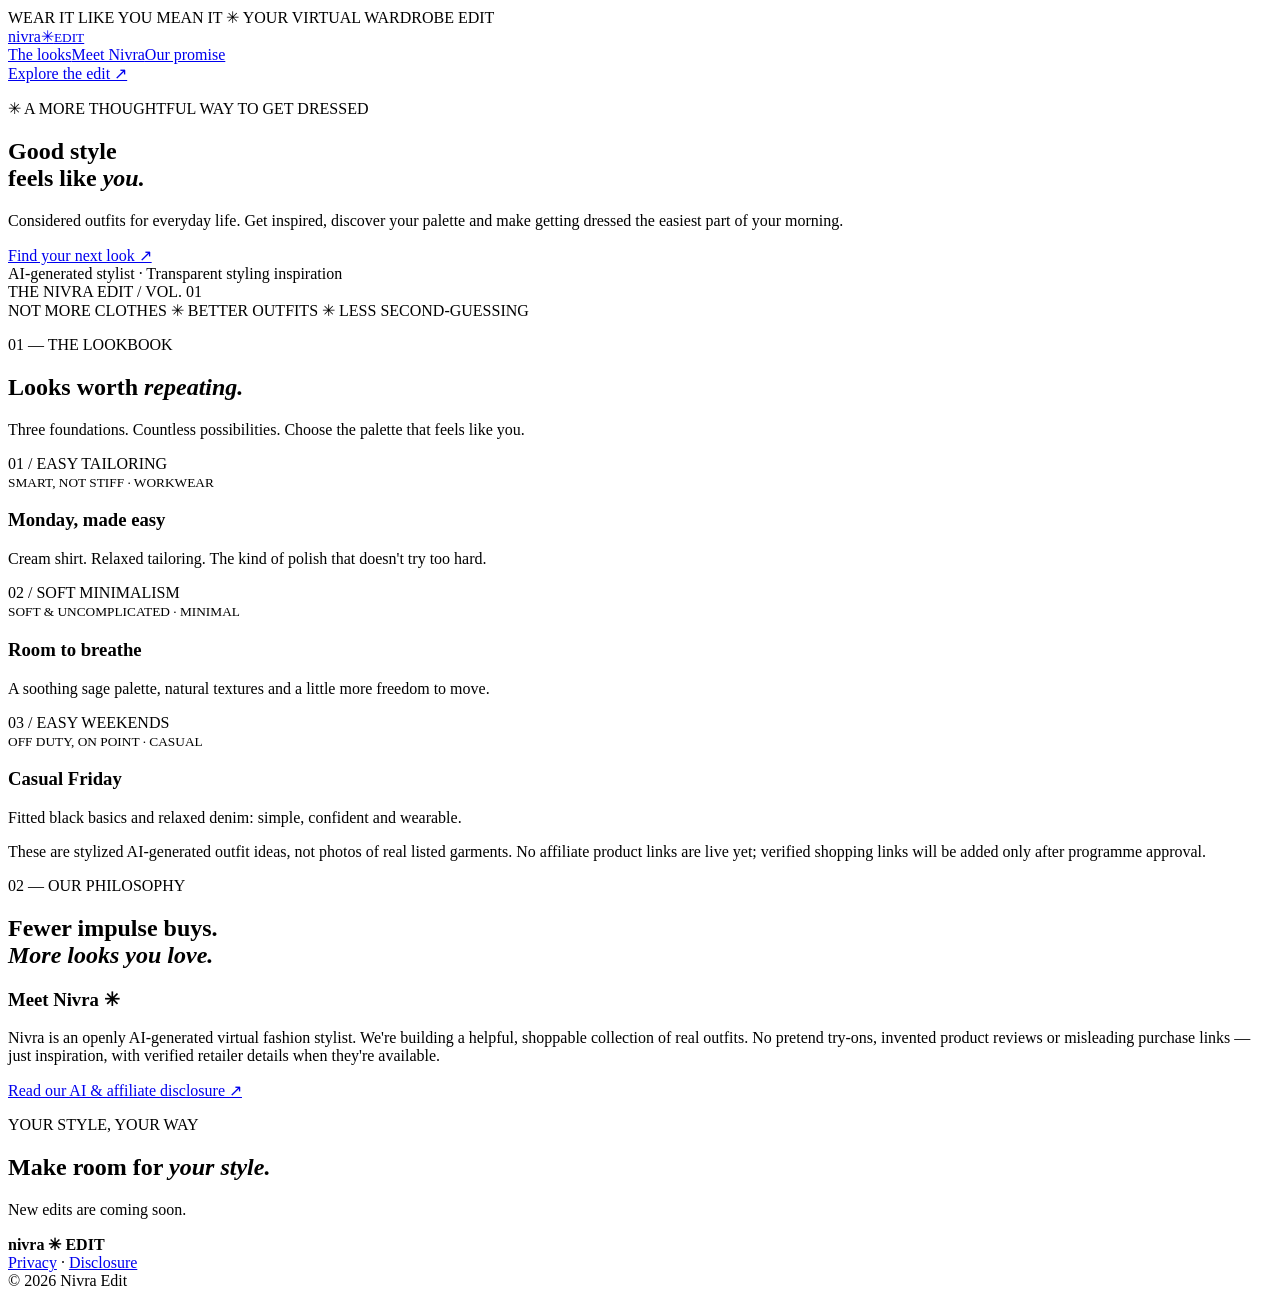
==== index.html @ bbb47619 "Add Nivra Edit website: index.html" ====
<!doctype html><html lang="en"><head><meta charset="utf-8"><meta name="viewport" content="width=device-width,initial-scale=1"><title>Nivra Edit — Everyday style, thoughtfully curated</title><meta name="description" content="A virtual AI fashion stylist: smart, wearable outfit inspiration without the noise."><link rel="stylesheet" href="/style.css"></head><body><div class="notice">WEAR IT LIKE YOU MEAN IT ✳ YOUR VIRTUAL WARDROBE EDIT</div><header><a class="brand" href="/">nivra<span>✳</span><small>EDIT</small></a><nav><a href="#looks">The looks</a><a href="#about">Meet Nivra</a><a href="/disclosure.html">Our promise</a></nav><a class="navcta" href="#looks">Explore the edit ↗</a></header><main><section class="hero"><div><p class="eyebrow">✳ A MORE THOUGHTFUL WAY TO GET DRESSED</p><h1>Good style<br>feels like <em>you.</em></h1><p>Considered outfits for everyday life. Get inspired, discover your palette and make getting dressed the easiest part of your morning.</p><a class="btn" href="#looks">Find your next look ↗</a><div class="fine">AI-generated stylist · Transparent styling inspiration</div></div><div class="art"><div class="figure first"><div class="head"></div><div class="body"></div><div class="bottom"></div></div><div class="figure second"><div class="head"></div><div class="body"></div><div class="bottom"></div></div><div class="figure third"><div class="head"></div><div class="body"></div><div class="bottom"></div></div><span class="artlabel">THE NIVRA EDIT / VOL. 01</span></div></section><section class="ticker">NOT MORE CLOTHES ✳ BETTER OUTFITS ✳ LESS SECOND-GUESSING</section><section id="looks" class="looks"><p class="eyebrow">01 — THE LOOKBOOK</p><h2>Looks worth <em>repeating.</em></h2><p>Three foundations. Countless possibilities. Choose the palette that feels like you.</p><div class="cards"><article><div class="swatch sw1"><span>01 / EASY TAILORING</span><div class="outfit top"></div><div class="outfit pant"></div></div><small>SMART, NOT STIFF · WORKWEAR</small><h3>Monday, made easy</h3><p>Cream shirt. Relaxed tailoring. The kind of polish that doesn't try too hard.</p></article><article><div class="swatch sw2"><span>02 / SOFT MINIMALISM</span><div class="outfit top"></div><div class="outfit pant"></div></div><small>SOFT & UNCOMPLICATED · MINIMAL</small><h3>Room to breathe</h3><p>A soothing sage palette, natural textures and a little more freedom to move.</p></article><article><div class="swatch sw3"><span>03 / EASY WEEKENDS</span><div class="outfit top"></div><div class="outfit pant"></div></div><small>OFF DUTY, ON POINT · CASUAL</small><h3>Casual Friday</h3><p>Fitted black basics and relaxed denim: simple, confident and wearable.</p></article></div><div class="disclosure">These are stylized AI-generated outfit ideas, not photos of real listed garments. No affiliate product links are live yet; verified shopping links will be added only after programme approval.</div></section><section id="about" class="about"><div><p class="eyebrow">02 — OUR PHILOSOPHY</p><h2>Fewer impulse buys.<br><em>More looks you love.</em></h2></div><div><h3>Meet Nivra ✳</h3><p>Nivra is an openly AI-generated virtual fashion stylist. We're building a helpful, shoppable collection of real outfits. No pretend try-ons, invented product reviews or misleading purchase links — just inspiration, with verified retailer details when they're available.</p><a href="/disclosure.html">Read our AI & affiliate disclosure ↗</a></div></section><section class="end"><p class="eyebrow">YOUR STYLE, YOUR WAY</p><h2>Make room for <em>your style.</em></h2><p>New edits are coming soon.</p></section></main><footer><b>nivra ✳ EDIT</b><div><a href="/privacy.html">Privacy</a> · <a href="/disclosure.html">Disclosure</a></div><span>© 2026 Nivra Edit</span></footer></body></html>
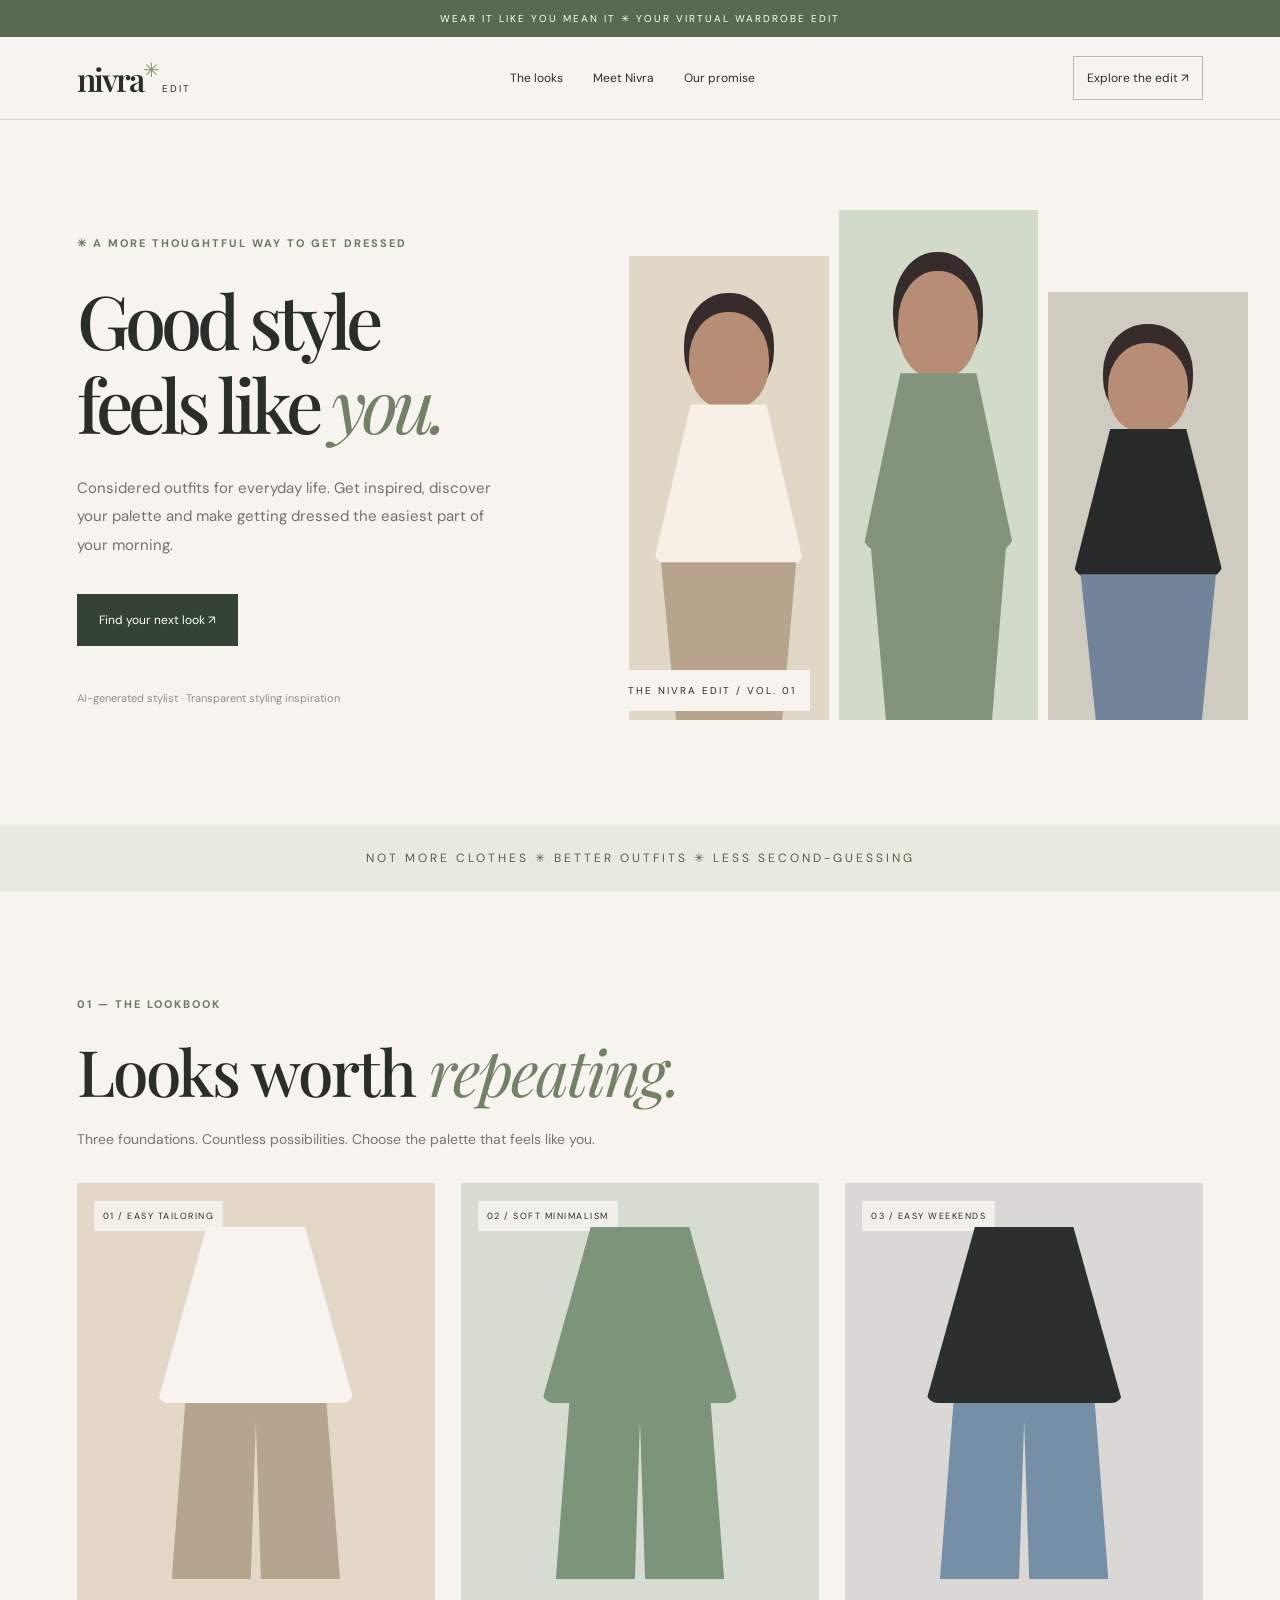
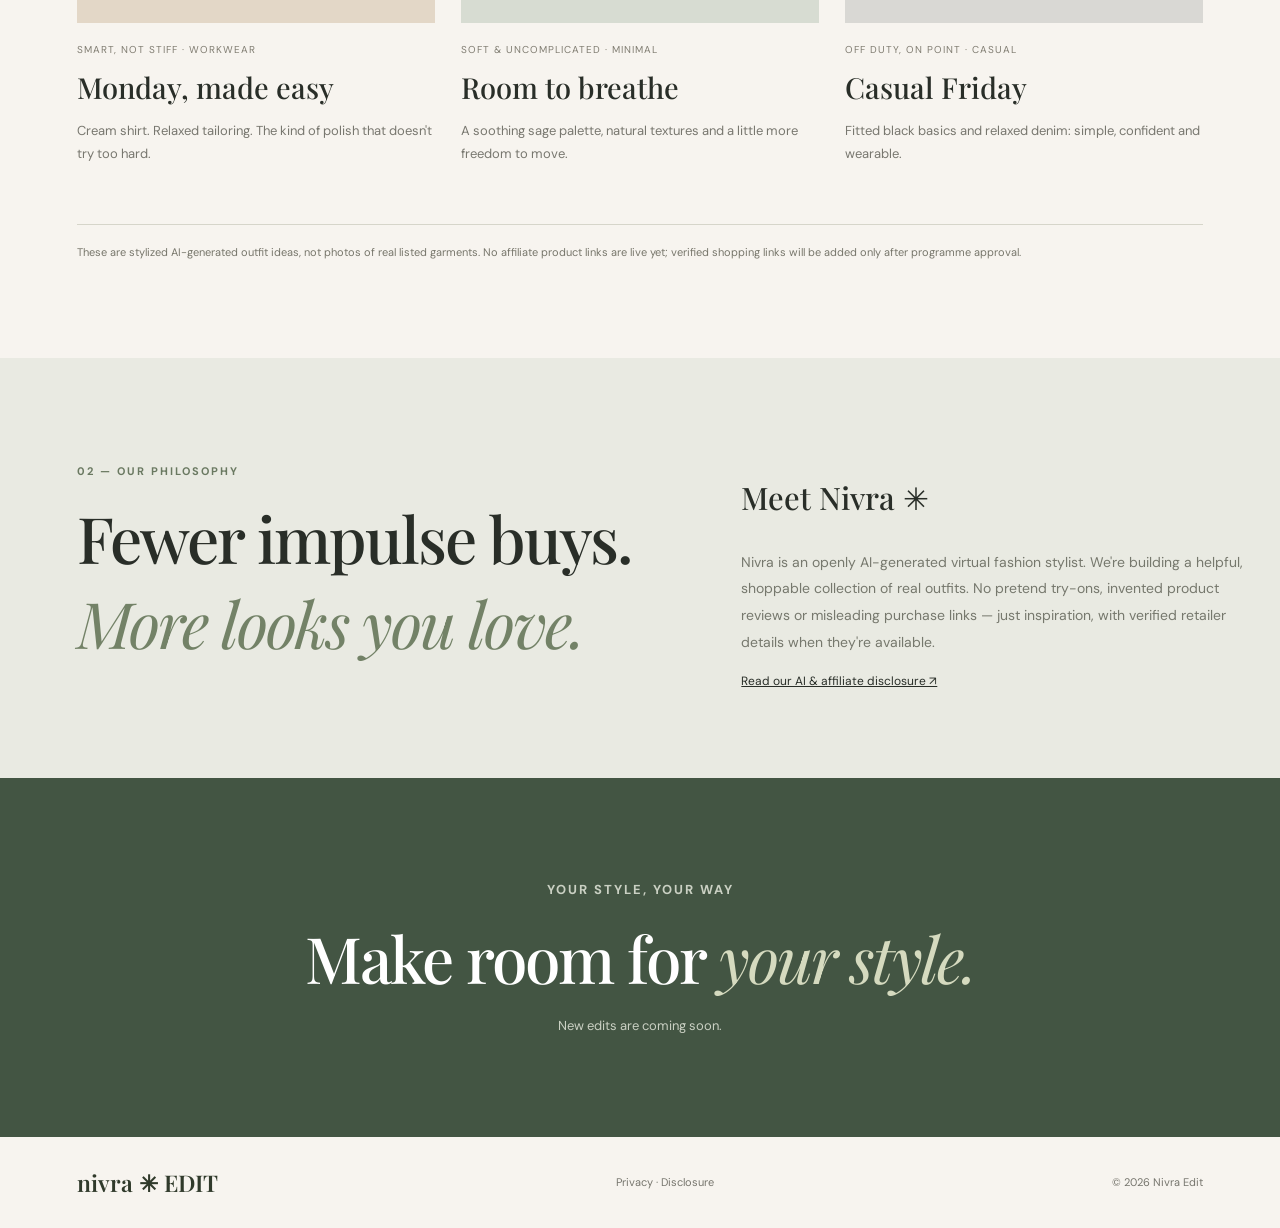
==== commit cfd5b863: "Verify Nivra Edit Netlify domain for Pinterest Business" ====
--- a/index.html
+++ b/index.html
@@ -1 +1 @@
-<!doctype html><html lang="en"><head><meta charset="utf-8"><meta name="viewport" content="width=device-width,initial-scale=1"><title>Nivra Edit — Everyday style, thoughtfully curated</title><meta name="description" content="A virtual AI fashion stylist: smart, wearable outfit inspiration without the noise."><link rel="stylesheet" href="/style.css"></head><body><div class="notice">WEAR IT LIKE YOU MEAN IT ✳ YOUR VIRTUAL WARDROBE EDIT</div><header><a class="brand" href="/">nivra<span>✳</span><small>EDIT</small></a><nav><a href="#looks">The looks</a><a href="#about">Meet Nivra</a><a href="/disclosure.html">Our promise</a></nav><a class="navcta" href="#looks">Explore the edit ↗</a></header><main><section class="hero"><div><p class="eyebrow">✳ A MORE THOUGHTFUL WAY TO GET DRESSED</p><h1>Good style<br>feels like <em>you.</em></h1><p>Considered outfits for everyday life. Get inspired, discover your palette and make getting dressed the easiest part of your morning.</p><a class="btn" href="#looks">Find your next look ↗</a><div class="fine">AI-generated stylist · Transparent styling inspiration</div></div><div class="art"><div class="figure first"><div class="head"></div><div class="body"></div><div class="bottom"></div></div><div class="figure second"><div class="head"></div><div class="body"></div><div class="bottom"></div></div><div class="figure third"><div class="head"></div><div class="body"></div><div class="bottom"></div></div><span class="artlabel">THE NIVRA EDIT / VOL. 01</span></div></section><section class="ticker">NOT MORE CLOTHES ✳ BETTER OUTFITS ✳ LESS SECOND-GUESSING</section><section id="looks" class="looks"><p class="eyebrow">01 — THE LOOKBOOK</p><h2>Looks worth <em>repeating.</em></h2><p>Three foundations. Countless possibilities. Choose the palette that feels like you.</p><div class="cards"><article><div class="swatch sw1"><span>01 / EASY TAILORING</span><div class="outfit top"></div><div class="outfit pant"></div></div><small>SMART, NOT STIFF · WORKWEAR</small><h3>Monday, made easy</h3><p>Cream shirt. Relaxed tailoring. The kind of polish that doesn't try too hard.</p></article><article><div class="swatch sw2"><span>02 / SOFT MINIMALISM</span><div class="outfit top"></div><div class="outfit pant"></div></div><small>SOFT & UNCOMPLICATED · MINIMAL</small><h3>Room to breathe</h3><p>A soothing sage palette, natural textures and a little more freedom to move.</p></article><article><div class="swatch sw3"><span>03 / EASY WEEKENDS</span><div class="outfit top"></div><div class="outfit pant"></div></div><small>OFF DUTY, ON POINT · CASUAL</small><h3>Casual Friday</h3><p>Fitted black basics and relaxed denim: simple, confident and wearable.</p></article></div><div class="disclosure">These are stylized AI-generated outfit ideas, not photos of real listed garments. No affiliate product links are live yet; verified shopping links will be added only after programme approval.</div></section><section id="about" class="about"><div><p class="eyebrow">02 — OUR PHILOSOPHY</p><h2>Fewer impulse buys.<br><em>More looks you love.</em></h2></div><div><h3>Meet Nivra ✳</h3><p>Nivra is an openly AI-generated virtual fashion stylist. We're building a helpful, shoppable collection of real outfits. No pretend try-ons, invented product reviews or misleading purchase links — just inspiration, with verified retailer details when they're available.</p><a href="/disclosure.html">Read our AI & affiliate disclosure ↗</a></div></section><section class="end"><p class="eyebrow">YOUR STYLE, YOUR WAY</p><h2>Make room for <em>your style.</em></h2><p>New edits are coming soon.</p></section></main><footer><b>nivra ✳ EDIT</b><div><a href="/privacy.html">Privacy</a> · <a href="/disclosure.html">Disclosure</a></div><span>© 2026 Nivra Edit</span></footer></body></html>+<!doctype html><html lang="en"><head><meta name="p:domain_verify" content="6fc7083bffe59a940cb28cd3b768d891"><meta charset="utf-8"><meta name="viewport" content="width=device-width,initial-scale=1"><title>Nivra Edit — Everyday style, thoughtfully curated</title><meta name="description" content="A virtual AI fashion stylist: smart, wearable outfit inspiration without the noise."><link rel="stylesheet" href="/style.css"></head><body><div class="notice">WEAR IT LIKE YOU MEAN IT ✳ YOUR VIRTUAL WARDROBE EDIT</div><header><a class="brand" href="/">nivra<span>✳</span><small>EDIT</small></a><nav><a href="#looks">The looks</a><a href="#about">Meet Nivra</a><a href="/disclosure.html">Our promise</a></nav><a class="navcta" href="#looks">Explore the edit ↗</a></header><main><section class="hero"><div><p class="eyebrow">✳ A MORE THOUGHTFUL WAY TO GET DRESSED</p><h1>Good style<br>feels like <em>you.</em></h1><p>Considered outfits for everyday life. Get inspired, discover your palette and make getting dressed the easiest part of your morning.</p><a class="btn" href="#looks">Find your next look ↗</a><div class="fine">AI-generated stylist · Transparent styling inspiration</div></div><div class="art"><div class="figure first"><div class="head"></div><div class="body"></div><div class="bottom"></div></div><div class="figure second"><div class="head"></div><div class="body"></div><div class="bottom"></div></div><div class="figure third"><div class="head"></div><div class="body"></div><div class="bottom"></div></div><span class="artlabel">THE NIVRA EDIT / VOL. 01</span></div></section><section class="ticker">NOT MORE CLOTHES ✳ BETTER OUTFITS ✳ LESS SECOND-GUESSING</section><section id="looks" class="looks"><p class="eyebrow">01 — THE LOOKBOOK</p><h2>Looks worth <em>repeating.</em></h2><p>Three foundations. Countless possibilities. Choose the palette that feels like you.</p><div class="cards"><article><div class="swatch sw1"><span>01 / EASY TAILORING</span><div class="outfit top"></div><div class="outfit pant"></div></div><small>SMART, NOT STIFF · WORKWEAR</small><h3>Monday, made easy</h3><p>Cream shirt. Relaxed tailoring. The kind of polish that doesn't try too hard.</p></article><article><div class="swatch sw2"><span>02 / SOFT MINIMALISM</span><div class="outfit top"></div><div class="outfit pant"></div></div><small>SOFT & UNCOMPLICATED · MINIMAL</small><h3>Room to breathe</h3><p>A soothing sage palette, natural textures and a little more freedom to move.</p></article><article><div class="swatch sw3"><span>03 / EASY WEEKENDS</span><div class="outfit top"></div><div class="outfit pant"></div></div><small>OFF DUTY, ON POINT · CASUAL</small><h3>Casual Friday</h3><p>Fitted black basics and relaxed denim: simple, confident and wearable.</p></article></div><div class="disclosure">These are stylized AI-generated outfit ideas, not photos of real listed garments. No affiliate product links are live yet; verified shopping links will be added only after programme approval.</div></section><section id="about" class="about"><div><p class="eyebrow">02 — OUR PHILOSOPHY</p><h2>Fewer impulse buys.<br><em>More looks you love.</em></h2></div><div><h3>Meet Nivra ✳</h3><p>Nivra is an openly AI-generated virtual fashion stylist. We're building a helpful, shoppable collection of real outfits. No pretend try-ons, invented product reviews or misleading purchase links — just inspiration, with verified retailer details when they're available.</p><a href="/disclosure.html">Read our AI & affiliate disclosure ↗</a></div></section><section class="end"><p class="eyebrow">YOUR STYLE, YOUR WAY</p><h2>Make room for <em>your style.</em></h2><p>New edits are coming soon.</p></section></main><footer><b>nivra ✳ EDIT</b><div><a href="/privacy.html">Privacy</a> · <a href="/disclosure.html">Disclosure</a></div><span>© 2026 Nivra Edit</span></footer></body></html>
--- a/style.css
+++ b/style.css
@@ -0,0 +1 @@
+@import url('https://fonts.googleapis.com/css2?family=DM+Sans:wght@400;500;600;700&family=Playfair+Display:wght@400;500;600&display=swap');:root{--bg:#f7f4ef;--ink:#292e28;--olive:#738267}*{box-sizing:border-box}html{scroll-behavior:smooth}body{margin:0;font-family:'DM Sans',sans-serif;color:var(--ink);background:var(--bg)}a{color:inherit;text-decoration:none}header{display:flex;align-items:center;justify-content:space-between;gap:20px;padding:19px 6%;border-bottom:1px solid #dcdad0;position:sticky;top:0;background:#f7f4efed;backdrop-filter:blur(10px);z-index:5}.notice{background:#596a51;text-align:center;padding:12px;color:#fff;letter-spacing:2px;font-size:10px}.brand{font:600 32px 'Playfair Display';letter-spacing:-2px}.brand span{color:#84936e;font:20px 'DM Sans';vertical-align:top}.brand small{font:10px 'DM Sans';letter-spacing:2px;padding-left:4px}nav{display:flex;gap:30px;font-size:12px}nav a:hover{color:#748f67}.navcta{font-size:12px;border:1px solid #b5c0ac;padding:13px}.hero,.about{display:grid;grid-template-columns:45% 55%;gap:45px;padding:90px 6% 105px;align-items:center;min-height:680px}.hero h1{font:500 clamp(58px,5.8vw,95px)/1.13 'Playfair Display';letter-spacing:-5px;margin:28px 0}.hero em,h2 em{color:var(--olive);font-weight:400}.hero p:not(.eyebrow){font-size:15px;line-height:1.9;max-width:440px;color:#737369}.eyebrow{font-size:11px;letter-spacing:2px;font-weight:700;color:#6a7961}.btn{display:inline-block;background:#354335;color:#fff;padding:18px 22px;margin-top:20px;font-size:12px}.btn:hover{background:#58704f}.fine{margin-top:45px;font-size:11px;color:#918f86}.art{height:510px;display:grid;grid-template-columns:repeat(3,1fr);gap:10px;position:relative;align-items:end}.figure{position:relative;height:91%;background:#e1d7c7;overflow:hidden}.second{height:100%;background:#d2daca}.third{height:84%;background:#d0cbc0}.head{position:absolute;left:30%;top:12%;height:21%;width:40%;border-radius:48% 48% 45% 45%;background:#b78e75;box-shadow:0 -14px 0 5px #352c2b}.body{position:absolute;top:32%;left:12%;width:76%;height:35%;background:#f6f0e7;clip-path:polygon(25% 0,75% 0,100% 100%,0 100%);border-radius:20px}.bottom{position:absolute;left:14%;top:66%;width:72%;height:42%;background:#b6a48d;clip-path:polygon(3% 0,97% 0,85% 100%,16% 100%)}.second .body,.second .bottom{background:#84947c}.third .body{background:#272a29}.third .bottom{background:#71849a}.artlabel{position:absolute;bottom:9px;left:-15px;background:var(--bg);padding:14px;font-size:10px;letter-spacing:2px}.ticker{background:#e7eadf;padding:25px;text-align:center;font-size:12px;letter-spacing:3px;color:#52624f}.looks{padding:95px 6%}.looks h2,.about h2,.end h2{font:500 clamp(44px,5vw,69px) 'Playfair Display';letter-spacing:-2px;margin:17px 0}.looks>p:not(.eyebrow){color:#77766d;font-size:14px;margin-bottom:35px}.cards{display:grid;grid-template-columns:repeat(3,1fr);gap:26px}.swatch{height:440px;position:relative;overflow:hidden;display:flex;align-items:center;justify-content:center;flex-direction:column}.sw1{background:#e3d7c7}.sw2{background:#d7dcd2}.sw3{background:#d9d8d4}.swatch span{position:absolute;top:18px;left:17px;background:#f7f4efcf;padding:9px;font-size:9px;letter-spacing:1.5px}.outfit.top{width:55%;height:40%;background:#f7f4ef;clip-path:polygon(25% 0,75% 0,100% 100%,0 100%);border-radius:12px}.outfit.pant{height:40%;width:47%;background:#b5a58e;clip-path:polygon(8% 0,92% 0,100% 100%,53% 100%,50% 10%,47% 100%,0 100%)}.sw2 .outfit{background:#7c9479}.sw3 .top{background:#2b302e}.sw3 .pant{background:#758fa6}article small{font-size:10px;letter-spacing:1px;color:#807d72;display:block;margin-top:20px}article h3{font:500 29px 'Playfair Display';margin:12px 0}article p{font-size:13px;color:#78776f;line-height:1.8}.disclosure{font-size:11px;color:#77766b;line-height:1.8;border-top:1px solid #d6d5ca;margin-top:45px;padding-top:18px}.about{min-height:420px;background:#e9eae2;grid-template-columns:55% 45%;padding-top:75px;padding-bottom:75px}.about h3{font:500 31px 'Playfair Display'}.about p:not(.eyebrow){font-size:14px;line-height:1.9;color:#76786d}.about a{font-size:12px;text-decoration:underline}.end{background:#435543;color:#fff;padding:90px 6%;text-align:center}.end em{color:#d5dabf}.end p{color:#cad0c3;font-size:13px}footer{display:flex;justify-content:space-between;align-items:center;gap:20px;padding:30px 6%;font-size:11px;color:#76756d}footer b{font:600 23px 'Playfair Display';color:#303a2b}@media(max-width:780px){nav{display:none}.navcta{font-size:10px}.hero,.about{display:block;min-height:unset;padding:50px 6%}.hero h1{font-size:62px;letter-spacing:-4px}.art{height:360px;margin-top:40px}.looks{padding:65px 6%}.cards{grid-template-columns:1fr}.swatch{height:460px}.about h2{font-size:47px}.about>div+div{margin-top:30px}footer{flex-wrap:wrap}}
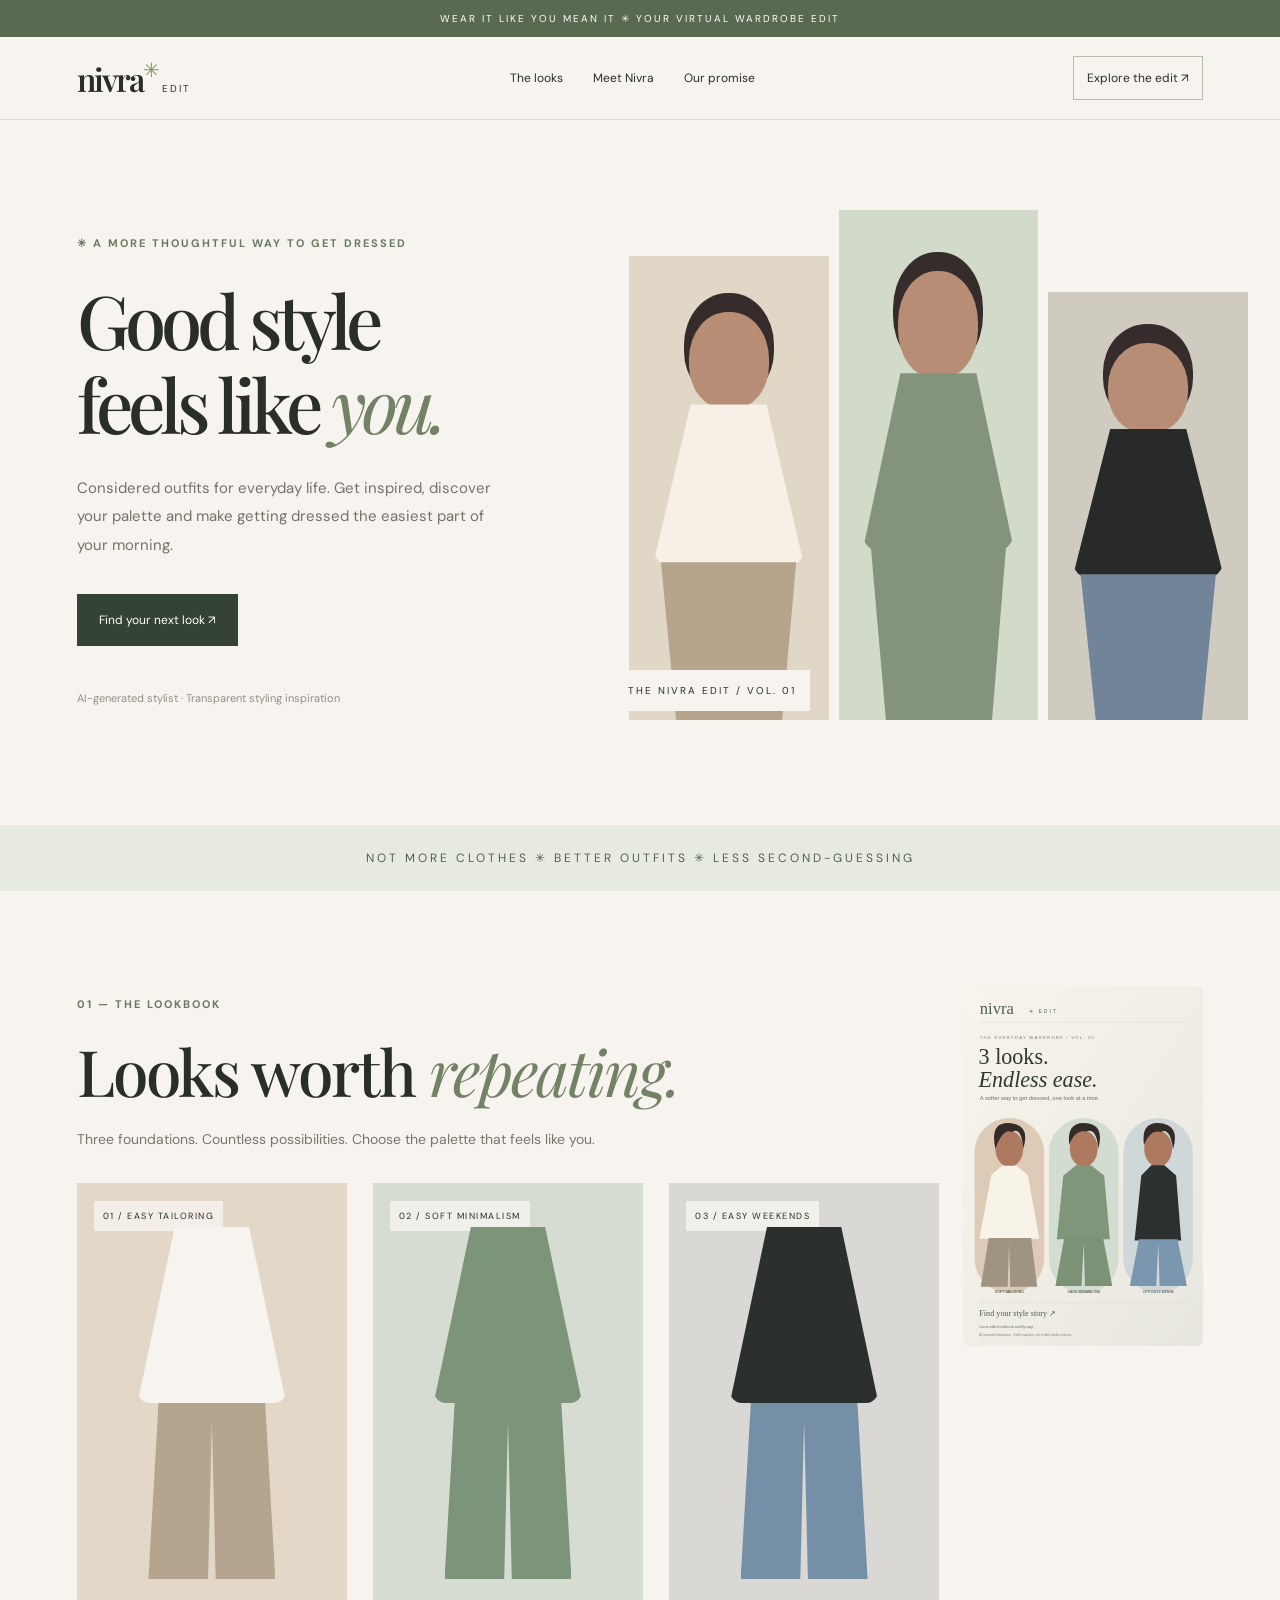
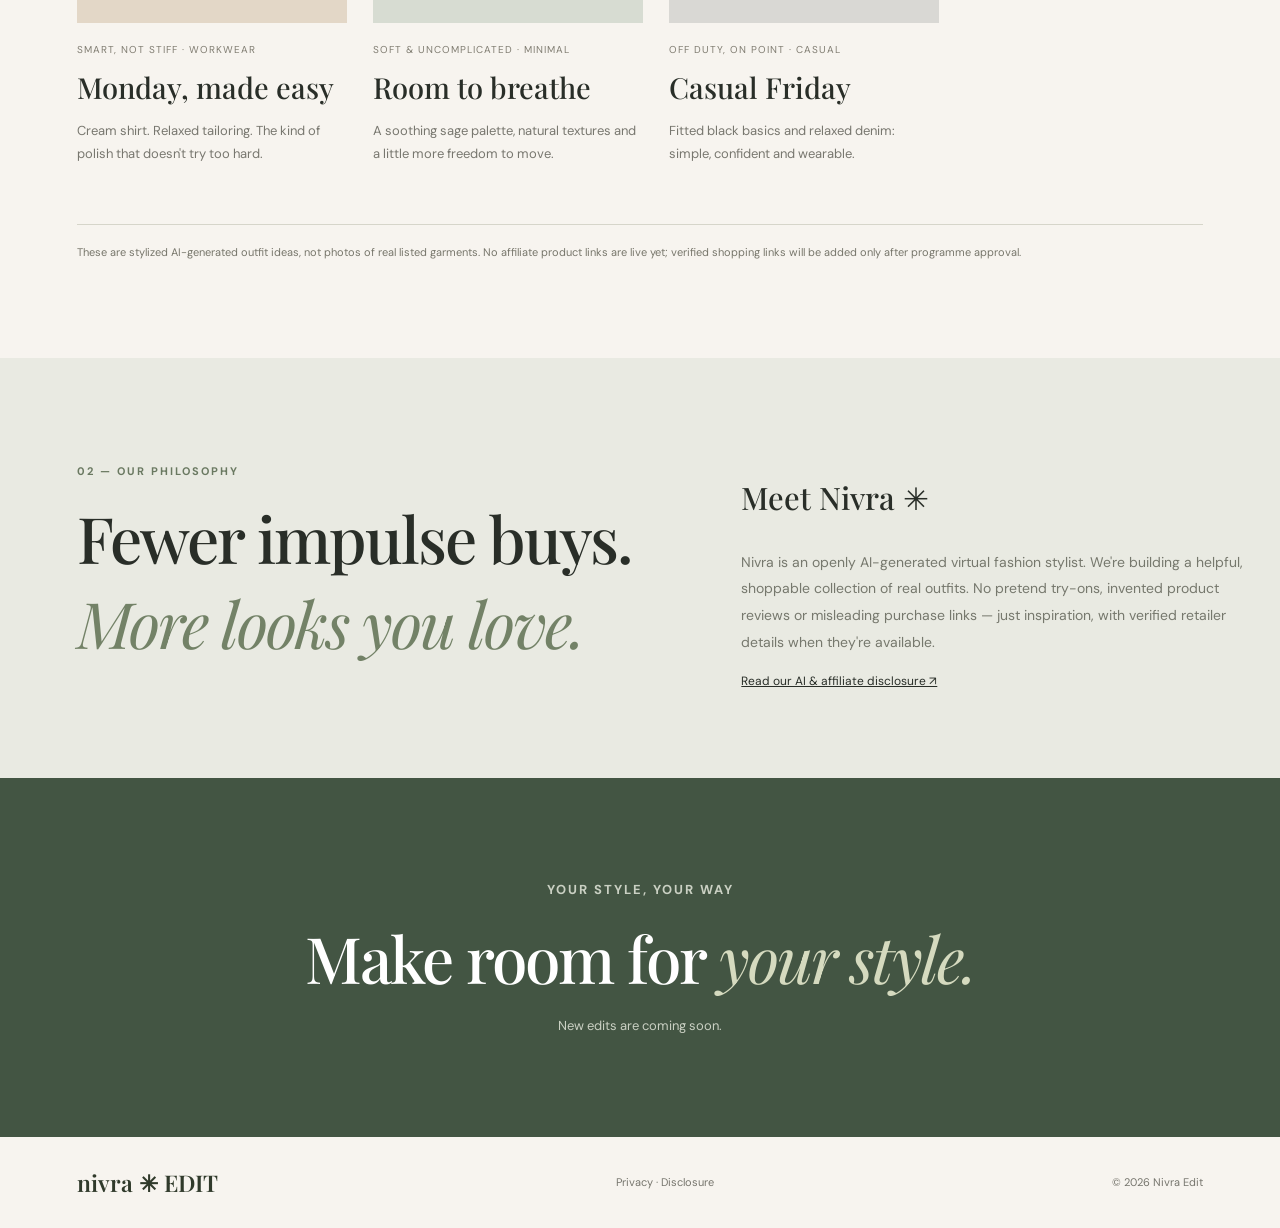
==== commit 886f54fd: "Expose static editorial artwork for Pinterest and rich previews" ====
--- a/index.html
+++ b/index.html
@@ -1 +1 @@
-<!doctype html><html lang="en"><head><meta name="p:domain_verify" content="6fc7083bffe59a940cb28cd3b768d891"><meta charset="utf-8"><meta name="viewport" content="width=device-width,initial-scale=1"><title>Nivra Edit — Everyday style, thoughtfully curated</title><meta name="description" content="A virtual AI fashion stylist: smart, wearable outfit inspiration without the noise."><link rel="stylesheet" href="/style.css"></head><body><div class="notice">WEAR IT LIKE YOU MEAN IT ✳ YOUR VIRTUAL WARDROBE EDIT</div><header><a class="brand" href="/">nivra<span>✳</span><small>EDIT</small></a><nav><a href="#looks">The looks</a><a href="#about">Meet Nivra</a><a href="/disclosure.html">Our promise</a></nav><a class="navcta" href="#looks">Explore the edit ↗</a></header><main><section class="hero"><div><p class="eyebrow">✳ A MORE THOUGHTFUL WAY TO GET DRESSED</p><h1>Good style<br>feels like <em>you.</em></h1><p>Considered outfits for everyday life. Get inspired, discover your palette and make getting dressed the easiest part of your morning.</p><a class="btn" href="#looks">Find your next look ↗</a><div class="fine">AI-generated stylist · Transparent styling inspiration</div></div><div class="art"><div class="figure first"><div class="head"></div><div class="body"></div><div class="bottom"></div></div><div class="figure second"><div class="head"></div><div class="body"></div><div class="bottom"></div></div><div class="figure third"><div class="head"></div><div class="body"></div><div class="bottom"></div></div><span class="artlabel">THE NIVRA EDIT / VOL. 01</span></div></section><section class="ticker">NOT MORE CLOTHES ✳ BETTER OUTFITS ✳ LESS SECOND-GUESSING</section><section id="looks" class="looks"><p class="eyebrow">01 — THE LOOKBOOK</p><h2>Looks worth <em>repeating.</em></h2><p>Three foundations. Countless possibilities. Choose the palette that feels like you.</p><div class="cards"><article><div class="swatch sw1"><span>01 / EASY TAILORING</span><div class="outfit top"></div><div class="outfit pant"></div></div><small>SMART, NOT STIFF · WORKWEAR</small><h3>Monday, made easy</h3><p>Cream shirt. Relaxed tailoring. The kind of polish that doesn't try too hard.</p></article><article><div class="swatch sw2"><span>02 / SOFT MINIMALISM</span><div class="outfit top"></div><div class="outfit pant"></div></div><small>SOFT & UNCOMPLICATED · MINIMAL</small><h3>Room to breathe</h3><p>A soothing sage palette, natural textures and a little more freedom to move.</p></article><article><div class="swatch sw3"><span>03 / EASY WEEKENDS</span><div class="outfit top"></div><div class="outfit pant"></div></div><small>OFF DUTY, ON POINT · CASUAL</small><h3>Casual Friday</h3><p>Fitted black basics and relaxed denim: simple, confident and wearable.</p></article></div><div class="disclosure">These are stylized AI-generated outfit ideas, not photos of real listed garments. No affiliate product links are live yet; verified shopping links will be added only after programme approval.</div></section><section id="about" class="about"><div><p class="eyebrow">02 — OUR PHILOSOPHY</p><h2>Fewer impulse buys.<br><em>More looks you love.</em></h2></div><div><h3>Meet Nivra ✳</h3><p>Nivra is an openly AI-generated virtual fashion stylist. We're building a helpful, shoppable collection of real outfits. No pretend try-ons, invented product reviews or misleading purchase links — just inspiration, with verified retailer details when they're available.</p><a href="/disclosure.html">Read our AI & affiliate disclosure ↗</a></div></section><section class="end"><p class="eyebrow">YOUR STYLE, YOUR WAY</p><h2>Make room for <em>your style.</em></h2><p>New edits are coming soon.</p></section></main><footer><b>nivra ✳ EDIT</b><div><a href="/privacy.html">Privacy</a> · <a href="/disclosure.html">Disclosure</a></div><span>© 2026 Nivra Edit</span></footer></body></html>+<!doctype html><html lang="en"><head><meta name="p:domain_verify" content="6fc7083bffe59a940cb28cd3b768d891"><meta charset="utf-8"><meta name="viewport" content="width=device-width,initial-scale=1"><title>Nivra Edit — Everyday style, thoughtfully curated</title><meta name="description" content="A virtual AI fashion stylist: smart, wearable outfit inspiration without the noise."><link rel="stylesheet" href="/style.css"><meta property="og:type" content="website"><meta property="og:title" content="Nivra Edit — Everyday style, thoughtfully curated"><meta property="og:image" content="https://nivra-edit-lookbook.netlify.app/assets/pinterest-intro.svg"><meta property="og:url" content="https://nivra-edit-lookbook.netlify.app/"><meta name="twitter:card" content="summary_large_image"></head><body><div class="notice">WEAR IT LIKE YOU MEAN IT ✳ YOUR VIRTUAL WARDROBE EDIT</div><header><a class="brand" href="/">nivra<span>✳</span><small>EDIT</small></a><nav><a href="#looks">The looks</a><a href="#about">Meet Nivra</a><a href="/disclosure.html">Our promise</a></nav><a class="navcta" href="#looks">Explore the edit ↗</a></header><main><section class="hero"><div><p class="eyebrow">✳ A MORE THOUGHTFUL WAY TO GET DRESSED</p><h1>Good style<br>feels like <em>you.</em></h1><p>Considered outfits for everyday life. Get inspired, discover your palette and make getting dressed the easiest part of your morning.</p><a class="btn" href="#looks">Find your next look ↗</a><div class="fine">AI-generated stylist · Transparent styling inspiration</div></div><div class="art"><div class="figure first"><div class="head"></div><div class="body"></div><div class="bottom"></div></div><div class="figure second"><div class="head"></div><div class="body"></div><div class="bottom"></div></div><div class="figure third"><div class="head"></div><div class="body"></div><div class="bottom"></div></div><span class="artlabel">THE NIVRA EDIT / VOL. 01</span></div></section><section class="ticker">NOT MORE CLOTHES ✳ BETTER OUTFITS ✳ LESS SECOND-GUESSING</section><section id="looks" class="looks"><figure style="float:right;max-width:240px;width:30%;margin:0 0 16px 24px"><img src="/assets/pinterest-intro.svg" alt="Nivra Edit: three everyday outfit ideas, AI-illustrated" width="240" height="360" style="width:100%;height:auto;border-radius:6px"/></figure><p class="eyebrow">01 — THE LOOKBOOK</p><h2>Looks worth <em>repeating.</em></h2><p>Three foundations. Countless possibilities. Choose the palette that feels like you.</p><div class="cards"><article><div class="swatch sw1"><span>01 / EASY TAILORING</span><div class="outfit top"></div><div class="outfit pant"></div></div><small>SMART, NOT STIFF · WORKWEAR</small><h3>Monday, made easy</h3><p>Cream shirt. Relaxed tailoring. The kind of polish that doesn't try too hard.</p></article><article><div class="swatch sw2"><span>02 / SOFT MINIMALISM</span><div class="outfit top"></div><div class="outfit pant"></div></div><small>SOFT & UNCOMPLICATED · MINIMAL</small><h3>Room to breathe</h3><p>A soothing sage palette, natural textures and a little more freedom to move.</p></article><article><div class="swatch sw3"><span>03 / EASY WEEKENDS</span><div class="outfit top"></div><div class="outfit pant"></div></div><small>OFF DUTY, ON POINT · CASUAL</small><h3>Casual Friday</h3><p>Fitted black basics and relaxed denim: simple, confident and wearable.</p></article></div><div class="disclosure">These are stylized AI-generated outfit ideas, not photos of real listed garments. No affiliate product links are live yet; verified shopping links will be added only after programme approval.</div></section><section id="about" class="about"><div><p class="eyebrow">02 — OUR PHILOSOPHY</p><h2>Fewer impulse buys.<br><em>More looks you love.</em></h2></div><div><h3>Meet Nivra ✳</h3><p>Nivra is an openly AI-generated virtual fashion stylist. We're building a helpful, shoppable collection of real outfits. No pretend try-ons, invented product reviews or misleading purchase links — just inspiration, with verified retailer details when they're available.</p><a href="/disclosure.html">Read our AI & affiliate disclosure ↗</a></div></section><section class="end"><p class="eyebrow">YOUR STYLE, YOUR WAY</p><h2>Make room for <em>your style.</em></h2><p>New edits are coming soon.</p></section></main><footer><b>nivra ✳ EDIT</b><div><a href="/privacy.html">Privacy</a> · <a href="/disclosure.html">Disclosure</a></div><span>© 2026 Nivra Edit</span></footer></body></html>
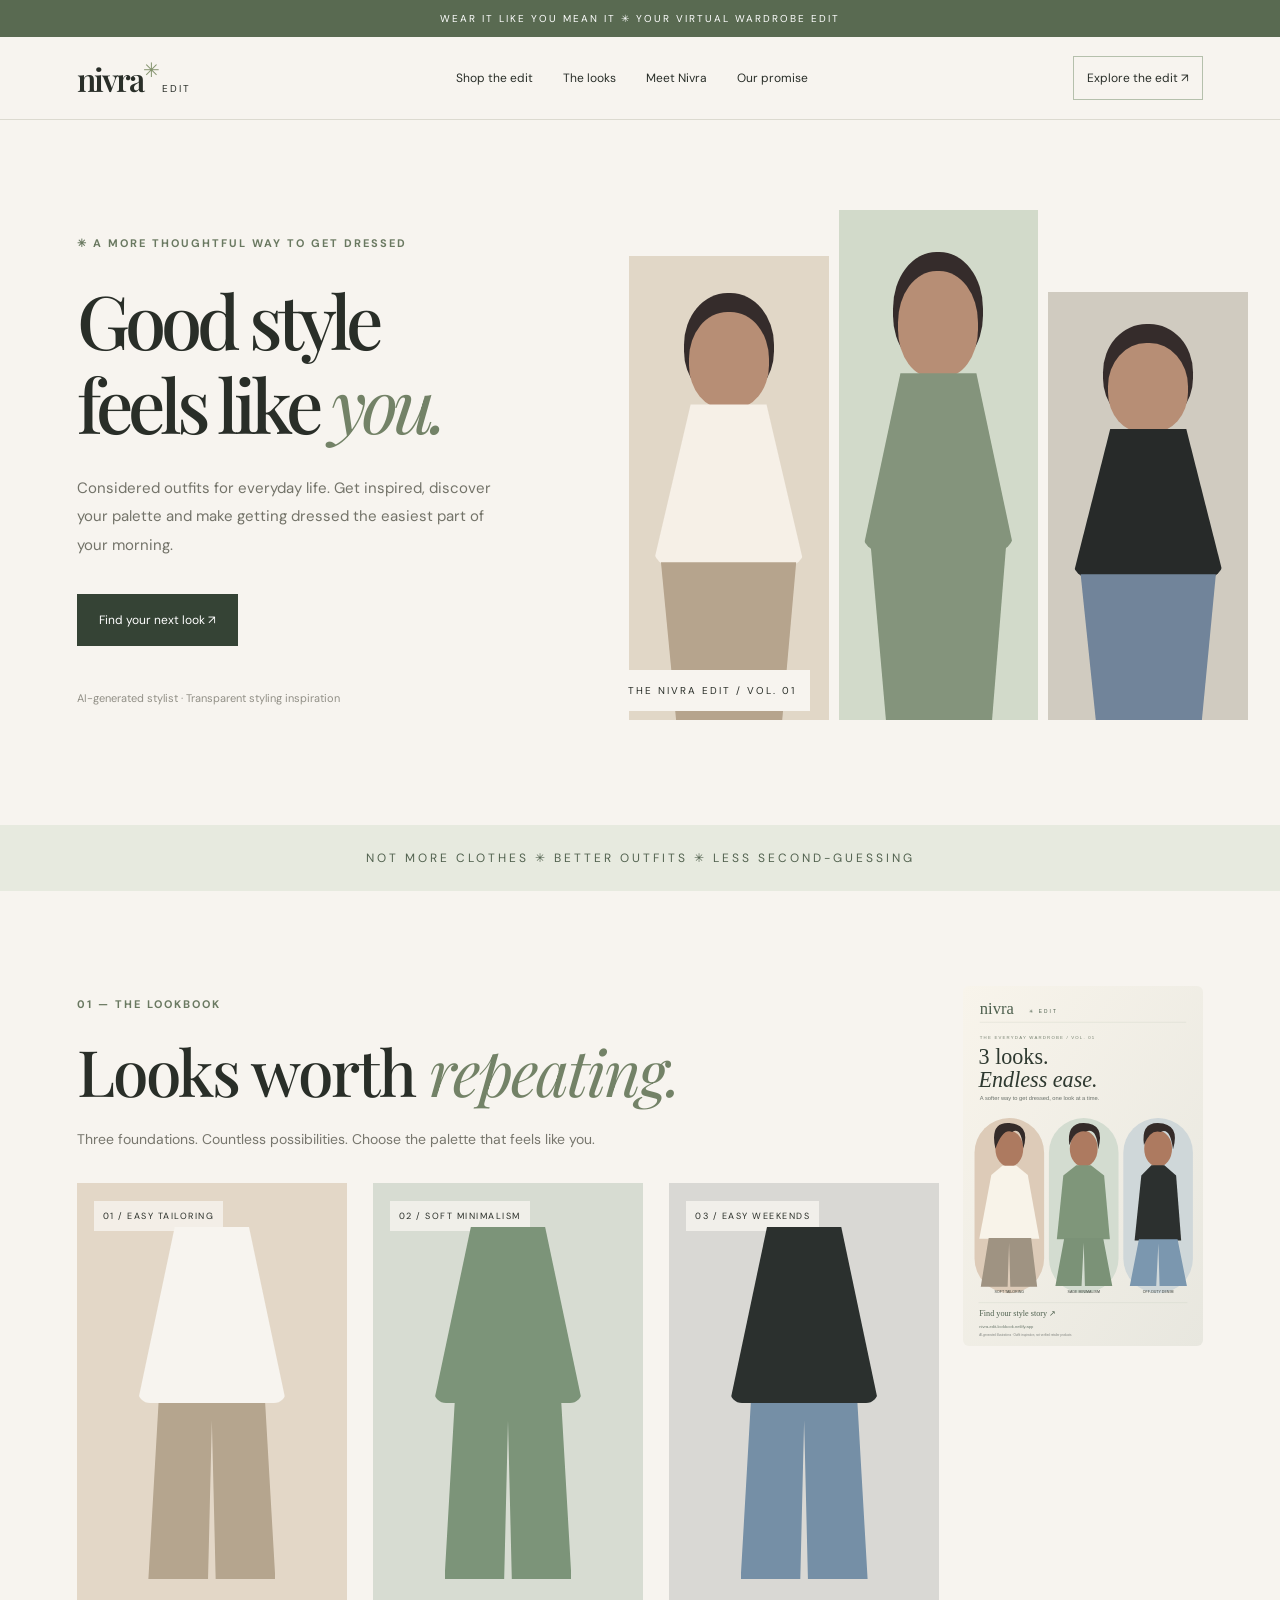
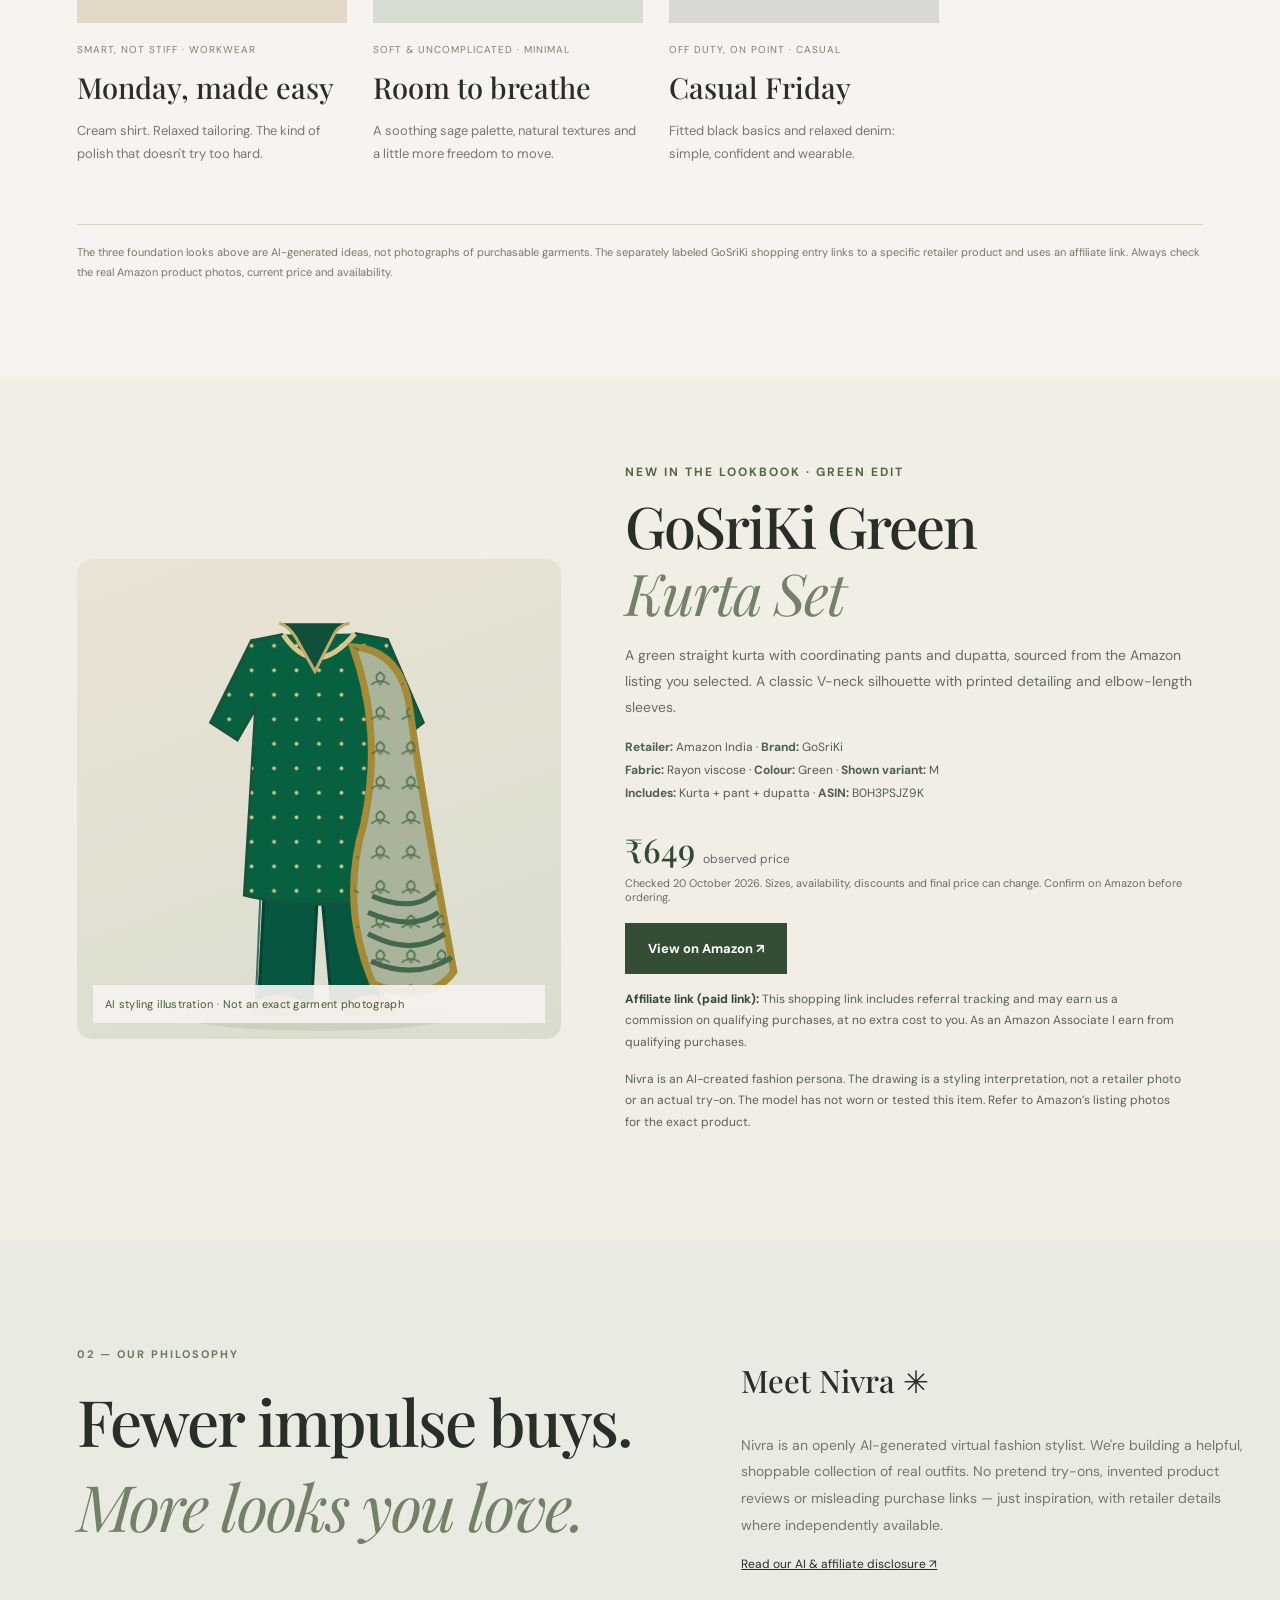
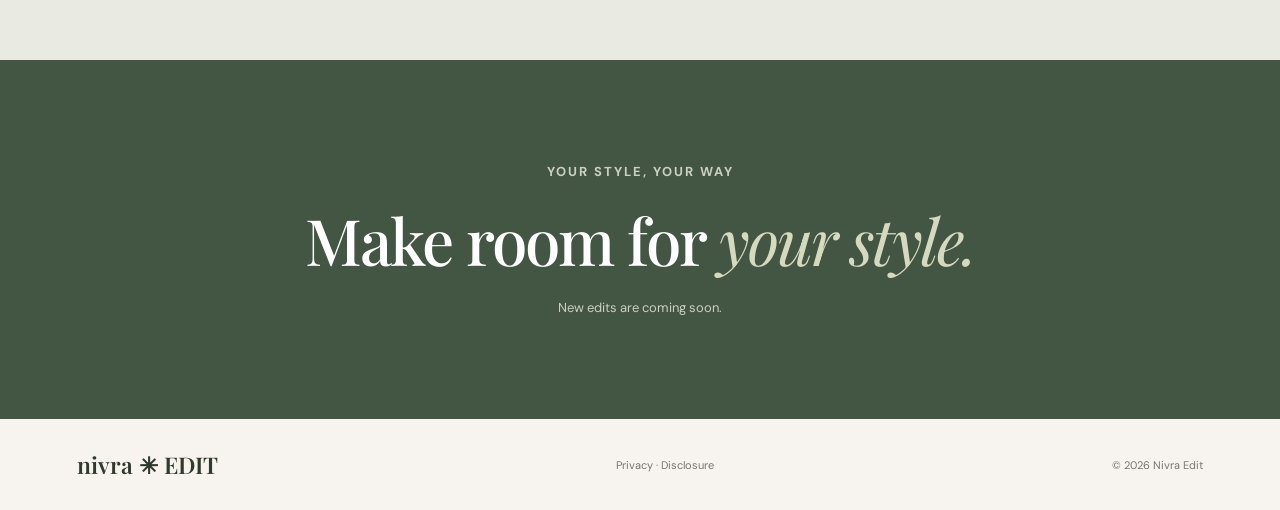
==== commit 885da579: "Add disclosed GoSriKi green kurta affiliate lookbook item" ====
--- a/index.html
+++ b/index.html
@@ -1 +1,45 @@
-<!doctype html><html lang="en"><head><meta name="p:domain_verify" content="6fc7083bffe59a940cb28cd3b768d891"><meta charset="utf-8"><meta name="viewport" content="width=device-width,initial-scale=1"><title>Nivra Edit — Everyday style, thoughtfully curated</title><meta name="description" content="A virtual AI fashion stylist: smart, wearable outfit inspiration without the noise."><link rel="stylesheet" href="/style.css"><meta property="og:type" content="website"><meta property="og:title" content="Nivra Edit — Everyday style, thoughtfully curated"><meta property="og:image" content="https://nivra-edit-lookbook.netlify.app/assets/pinterest-intro.svg"><meta property="og:url" content="https://nivra-edit-lookbook.netlify.app/"><meta name="twitter:card" content="summary_large_image"></head><body><div class="notice">WEAR IT LIKE YOU MEAN IT ✳ YOUR VIRTUAL WARDROBE EDIT</div><header><a class="brand" href="/">nivra<span>✳</span><small>EDIT</small></a><nav><a href="#looks">The looks</a><a href="#about">Meet Nivra</a><a href="/disclosure.html">Our promise</a></nav><a class="navcta" href="#looks">Explore the edit ↗</a></header><main><section class="hero"><div><p class="eyebrow">✳ A MORE THOUGHTFUL WAY TO GET DRESSED</p><h1>Good style<br>feels like <em>you.</em></h1><p>Considered outfits for everyday life. Get inspired, discover your palette and make getting dressed the easiest part of your morning.</p><a class="btn" href="#looks">Find your next look ↗</a><div class="fine">AI-generated stylist · Transparent styling inspiration</div></div><div class="art"><div class="figure first"><div class="head"></div><div class="body"></div><div class="bottom"></div></div><div class="figure second"><div class="head"></div><div class="body"></div><div class="bottom"></div></div><div class="figure third"><div class="head"></div><div class="body"></div><div class="bottom"></div></div><span class="artlabel">THE NIVRA EDIT / VOL. 01</span></div></section><section class="ticker">NOT MORE CLOTHES ✳ BETTER OUTFITS ✳ LESS SECOND-GUESSING</section><section id="looks" class="looks"><figure style="float:right;max-width:240px;width:30%;margin:0 0 16px 24px"><img src="/assets/pinterest-intro.svg" alt="Nivra Edit: three everyday outfit ideas, AI-illustrated" width="240" height="360" style="width:100%;height:auto;border-radius:6px"/></figure><p class="eyebrow">01 — THE LOOKBOOK</p><h2>Looks worth <em>repeating.</em></h2><p>Three foundations. Countless possibilities. Choose the palette that feels like you.</p><div class="cards"><article><div class="swatch sw1"><span>01 / EASY TAILORING</span><div class="outfit top"></div><div class="outfit pant"></div></div><small>SMART, NOT STIFF · WORKWEAR</small><h3>Monday, made easy</h3><p>Cream shirt. Relaxed tailoring. The kind of polish that doesn't try too hard.</p></article><article><div class="swatch sw2"><span>02 / SOFT MINIMALISM</span><div class="outfit top"></div><div class="outfit pant"></div></div><small>SOFT & UNCOMPLICATED · MINIMAL</small><h3>Room to breathe</h3><p>A soothing sage palette, natural textures and a little more freedom to move.</p></article><article><div class="swatch sw3"><span>03 / EASY WEEKENDS</span><div class="outfit top"></div><div class="outfit pant"></div></div><small>OFF DUTY, ON POINT · CASUAL</small><h3>Casual Friday</h3><p>Fitted black basics and relaxed denim: simple, confident and wearable.</p></article></div><div class="disclosure">These are stylized AI-generated outfit ideas, not photos of real listed garments. No affiliate product links are live yet; verified shopping links will be added only after programme approval.</div></section><section id="about" class="about"><div><p class="eyebrow">02 — OUR PHILOSOPHY</p><h2>Fewer impulse buys.<br><em>More looks you love.</em></h2></div><div><h3>Meet Nivra ✳</h3><p>Nivra is an openly AI-generated virtual fashion stylist. We're building a helpful, shoppable collection of real outfits. No pretend try-ons, invented product reviews or misleading purchase links — just inspiration, with verified retailer details when they're available.</p><a href="/disclosure.html">Read our AI & affiliate disclosure ↗</a></div></section><section class="end"><p class="eyebrow">YOUR STYLE, YOUR WAY</p><h2>Make room for <em>your style.</em></h2><p>New edits are coming soon.</p></section></main><footer><b>nivra ✳ EDIT</b><div><a href="/privacy.html">Privacy</a> · <a href="/disclosure.html">Disclosure</a></div><span>© 2026 Nivra Edit</span></footer></body></html>+<!doctype html><html lang="en"><head><meta name="p:domain_verify" content="6fc7083bffe59a940cb28cd3b768d891"><meta charset="utf-8"><meta name="viewport" content="width=device-width,initial-scale=1"><title>Nivra Edit — Everyday style, thoughtfully curated</title><meta name="description" content="A virtual AI fashion stylist: smart, wearable outfit inspiration without the noise."><link rel="stylesheet" href="/style.css"><meta property="og:type" content="website"><meta property="og:title" content="Nivra Edit — Everyday style, thoughtfully curated"><meta property="og:image" content="https://nivra-edit-lookbook.netlify.app/assets/pinterest-intro.svg"><meta property="og:url" content="https://nivra-edit-lookbook.netlify.app/"><meta name="twitter:card" content="summary_large_image"><style>
+.shop-edit{padding:75px 6% 95px;background:#f0eee5}
+.shop-edit .shop-grid{display:grid;grid-template-columns:minmax(280px,43%) 1fr;gap:clamp(25px,5vw,85px);align-items:center}
+.shop-preview{background:linear-gradient(160deg,#eae3d5,#d9ddce);border-radius:15px;min-height:440px;display:grid;place-items:center;position:relative;overflow:hidden}
+.shop-preview svg{width:min(85%,370px);max-height:480px}
+.shop-preview .vis-label{position:absolute;bottom:16px;left:16px;right:16px;background:#f7f4efea;color:#46583c;font-size:11px;padding:12px;letter-spacing:.3px}
+.shop-edit h2{font:500 clamp(40px,4.5vw,69px) 'Playfair Display';letter-spacing:-2px;line-height:1.15;margin:10px 0 18px}
+.shop-edit .shop-kicker{font-size:12px;letter-spacing:2px;color:#536647;font-weight:700}
+.shop-edit .shop-desc{line-height:1.85;max-width:590px;font-size:14px;color:#686c62}
+.shop-edit .product-price{font:500 33px 'Playfair Display';color:#304b34;margin-top:22px}
+.shop-edit .price-note{font-size:11px;color:#6c6d64;margin-top:5px}
+.shop-edit .product-meta{font-size:12px;line-height:1.9;color:#525e50;margin-top:16px}
+.shop-edit .affiliate-clarity{font-size:12px;line-height:1.8;color:#5a6157;max-width:560px;margin-top:15px}
+.shop-edit .affiliate-clarity strong{color:#314638}
+.shop-edit .shop-btn{display:inline-block;margin-top:19px;background:#344e36;color:white;padding:17px 23px;font-size:13px;font-weight:700}
+.shop-edit .shop-btn:hover{background:#557358}
+@media(max-width:780px){.shop-edit{padding:60px 6%}.shop-edit .shop-grid{grid-template-columns:1fr}.shop-preview{min-height:370px}}
+</style></head><body><div class="notice">WEAR IT LIKE YOU MEAN IT ✳ YOUR VIRTUAL WARDROBE EDIT</div><header><a class="brand" href="/">nivra<span>✳</span><small>EDIT</small></a><nav><a href="#shop">Shop the edit</a><a href="#looks">The looks</a><a href="#about">Meet Nivra</a><a href="/disclosure.html">Our promise</a></nav><a class="navcta" href="#looks">Explore the edit ↗</a></header><main><section class="hero"><div><p class="eyebrow">✳ A MORE THOUGHTFUL WAY TO GET DRESSED</p><h1>Good style<br>feels like <em>you.</em></h1><p>Considered outfits for everyday life. Get inspired, discover your palette and make getting dressed the easiest part of your morning.</p><a class="btn" href="#looks">Find your next look ↗</a><div class="fine">AI-generated stylist · Transparent styling inspiration</div></div><div class="art"><div class="figure first"><div class="head"></div><div class="body"></div><div class="bottom"></div></div><div class="figure second"><div class="head"></div><div class="body"></div><div class="bottom"></div></div><div class="figure third"><div class="head"></div><div class="body"></div><div class="bottom"></div></div><span class="artlabel">THE NIVRA EDIT / VOL. 01</span></div></section><section class="ticker">NOT MORE CLOTHES ✳ BETTER OUTFITS ✳ LESS SECOND-GUESSING</section><section id="looks" class="looks"><figure style="float:right;max-width:240px;width:30%;margin:0 0 16px 24px"><img src="/assets/pinterest-intro.svg" alt="Nivra Edit: three everyday outfit ideas, AI-illustrated" width="240" height="360" style="width:100%;height:auto;border-radius:6px"/></figure><p class="eyebrow">01 — THE LOOKBOOK</p><h2>Looks worth <em>repeating.</em></h2><p>Three foundations. Countless possibilities. Choose the palette that feels like you.</p><div class="cards"><article><div class="swatch sw1"><span>01 / EASY TAILORING</span><div class="outfit top"></div><div class="outfit pant"></div></div><small>SMART, NOT STIFF · WORKWEAR</small><h3>Monday, made easy</h3><p>Cream shirt. Relaxed tailoring. The kind of polish that doesn't try too hard.</p></article><article><div class="swatch sw2"><span>02 / SOFT MINIMALISM</span><div class="outfit top"></div><div class="outfit pant"></div></div><small>SOFT & UNCOMPLICATED · MINIMAL</small><h3>Room to breathe</h3><p>A soothing sage palette, natural textures and a little more freedom to move.</p></article><article><div class="swatch sw3"><span>03 / EASY WEEKENDS</span><div class="outfit top"></div><div class="outfit pant"></div></div><small>OFF DUTY, ON POINT · CASUAL</small><h3>Casual Friday</h3><p>Fitted black basics and relaxed denim: simple, confident and wearable.</p></article></div><div class="disclosure">The three foundation looks above are AI-generated ideas, not photographs of purchasable garments. The separately labeled GoSriKi shopping entry links to a specific retailer product and uses an affiliate link. Always check the real Amazon product photos, current price and availability.</div></section><section id="shop" class="shop-edit" aria-labelledby="featured-product-title">
+<div class="shop-grid">
+<div class="shop-preview" role="img" aria-label="Concept illustration of a deep green straight kurta with matching pants and a patterned olive dupatta. This is not a retailer product photograph.">
+<svg viewBox="0 0 330 470" xmlns="http://www.w3.org/2000/svg" aria-hidden="true">
+<defs><pattern id="kurtaDots" width="22" height="24" patternUnits="userSpaceOnUse"><circle cx="11" cy="13" r="1.9" fill="#cfc380"/></pattern><pattern id="dupattaFlowers" width="30" height="34" patternUnits="userSpaceOnUse"><path d="M15 9q8 5 0 10q-8-5 0-10zm-9 12q9-7 18 0" fill="none" stroke="#496b49" stroke-width="1.6"/><circle cx="15" cy="20" r="2" fill="#758458"/></pattern></defs>
+<ellipse cx="164" cy="448" rx="130" ry="14" fill="#9da78d" opacity=".25"/>
+<path d="M114 273L106 432Q135 443 158 431L165 297L177 431Q206 440 224 432L215 273" fill="#075640" stroke="#0a4235" stroke-width="3"/>
+<path d="M110 276L103 435M221 276L228 435" stroke="#367563" stroke-width="2"/>
+<path d="M130 74L99 80L59 160L85 177L103 146L92 329Q162 347 232 329L221 145L244 178L267 160L232 79L200 73" fill="#076141" stroke="#15533c" stroke-width="3"/>
+<path d="M130 74L99 80L59 160L85 177L103 146L92 329Q162 347 232 329L221 145L244 178L267 160L232 79L200 73" fill="url(#kurtaDots)"/>
+<path d="M130 74Q161 120 200 73" stroke="#d9c78d" stroke-width="5" fill="none"/>
+<path d="M195 63Q183 65 178 77L161 110L143 78Q135 65 126 63" fill="#104f39" stroke="#c3ab67" stroke-width="3"/>
+<path d="M198 86Q246 89 254 147Q267 241 297 404Q272 438 218 416Q185 338 209 259Q228 169 198 86Z" fill="#a9b49a" stroke="#a58a37" stroke-width="7"/>
+<path d="M198 86Q246 89 254 147Q267 241 297 404Q272 438 218 416Q185 338 209 259Q228 169 198 86Z" fill="url(#dupattaFlowers)" opacity=".92"/>
+<path d="M217 330Q258 347 279 326M213 346Q257 365 282 346M213 367Q256 390 288 367M216 394Q259 413 295 390" stroke="#42694d" stroke-width="5" fill="none"/>
+<path d="M115 428q20-4 35 6l-1 14h-52q1-15 18-20zm92 0q20-4 35 7l-1 13h-52q0-14 18-20" fill="#b9a07d"/>
+</svg>
+<span class="vis-label">AI styling illustration · Not an exact garment photograph</span>
+</div><div><p class="shop-kicker">NEW IN THE LOOKBOOK · GREEN EDIT</p>
+<h2 id="featured-product-title">GoSriKi Green<br><em>Kurta Set</em></h2>
+<p class="shop-desc">A green straight kurta with coordinating pants and dupatta, sourced from the Amazon listing you selected. A classic V-neck silhouette with printed detailing and elbow-length sleeves.</p>
+<div class="product-meta"><strong>Retailer:</strong> Amazon India · <strong>Brand:</strong> GoSriKi<br><strong>Fabric:</strong> Rayon viscose · <strong>Colour:</strong> Green · <strong>Shown variant:</strong> M<br><strong>Includes:</strong> Kurta + pant + dupatta · <strong>ASIN:</strong> B0H3PSJZ9K</div>
+<div class="product-price">₹649 <span style="font:400 12px 'DM Sans',sans-serif;color:#666">observed price</span></div>
+<div class="price-note">Checked 20 October 2026. Sizes, availability, discounts and final price can change. Confirm on Amazon before ordering.</div>
+<a class="shop-btn" href="https://link.amazon/B09ymh5Pd" target="_blank" rel="sponsored nofollow noopener noreferrer" aria-label="View GoSriKi green kurta set at Amazon (paid affiliate link)">View on Amazon ↗</a>
+<p class="affiliate-clarity"><strong>Affiliate link (paid link):</strong> This shopping link includes referral tracking and may earn us a commission on qualifying purchases, at no extra cost to you. As an Amazon Associate I earn from qualifying purchases.</p>
+<p class="affiliate-clarity">Nivra is an AI-created fashion persona. The drawing is a styling interpretation, not a retailer photo or an actual try-on. The model has not worn or tested this item. Refer to Amazon’s listing photos for the exact product.</p>
+</div></div></section><section id="about" class="about"><div><p class="eyebrow">02 — OUR PHILOSOPHY</p><h2>Fewer impulse buys.<br><em>More looks you love.</em></h2></div><div><h3>Meet Nivra ✳</h3><p>Nivra is an openly AI-generated virtual fashion stylist. We're building a helpful, shoppable collection of real outfits. No pretend try-ons, invented product reviews or misleading purchase links — just inspiration, with retailer details where independently available.</p><a href="/disclosure.html">Read our AI & affiliate disclosure ↗</a></div></section><section class="end"><p class="eyebrow">YOUR STYLE, YOUR WAY</p><h2>Make room for <em>your style.</em></h2><p>New edits are coming soon.</p></section></main><footer><b>nivra ✳ EDIT</b><div><a href="/privacy.html">Privacy</a> · <a href="/disclosure.html">Disclosure</a></div><span>© 2026 Nivra Edit</span></footer></body></html>
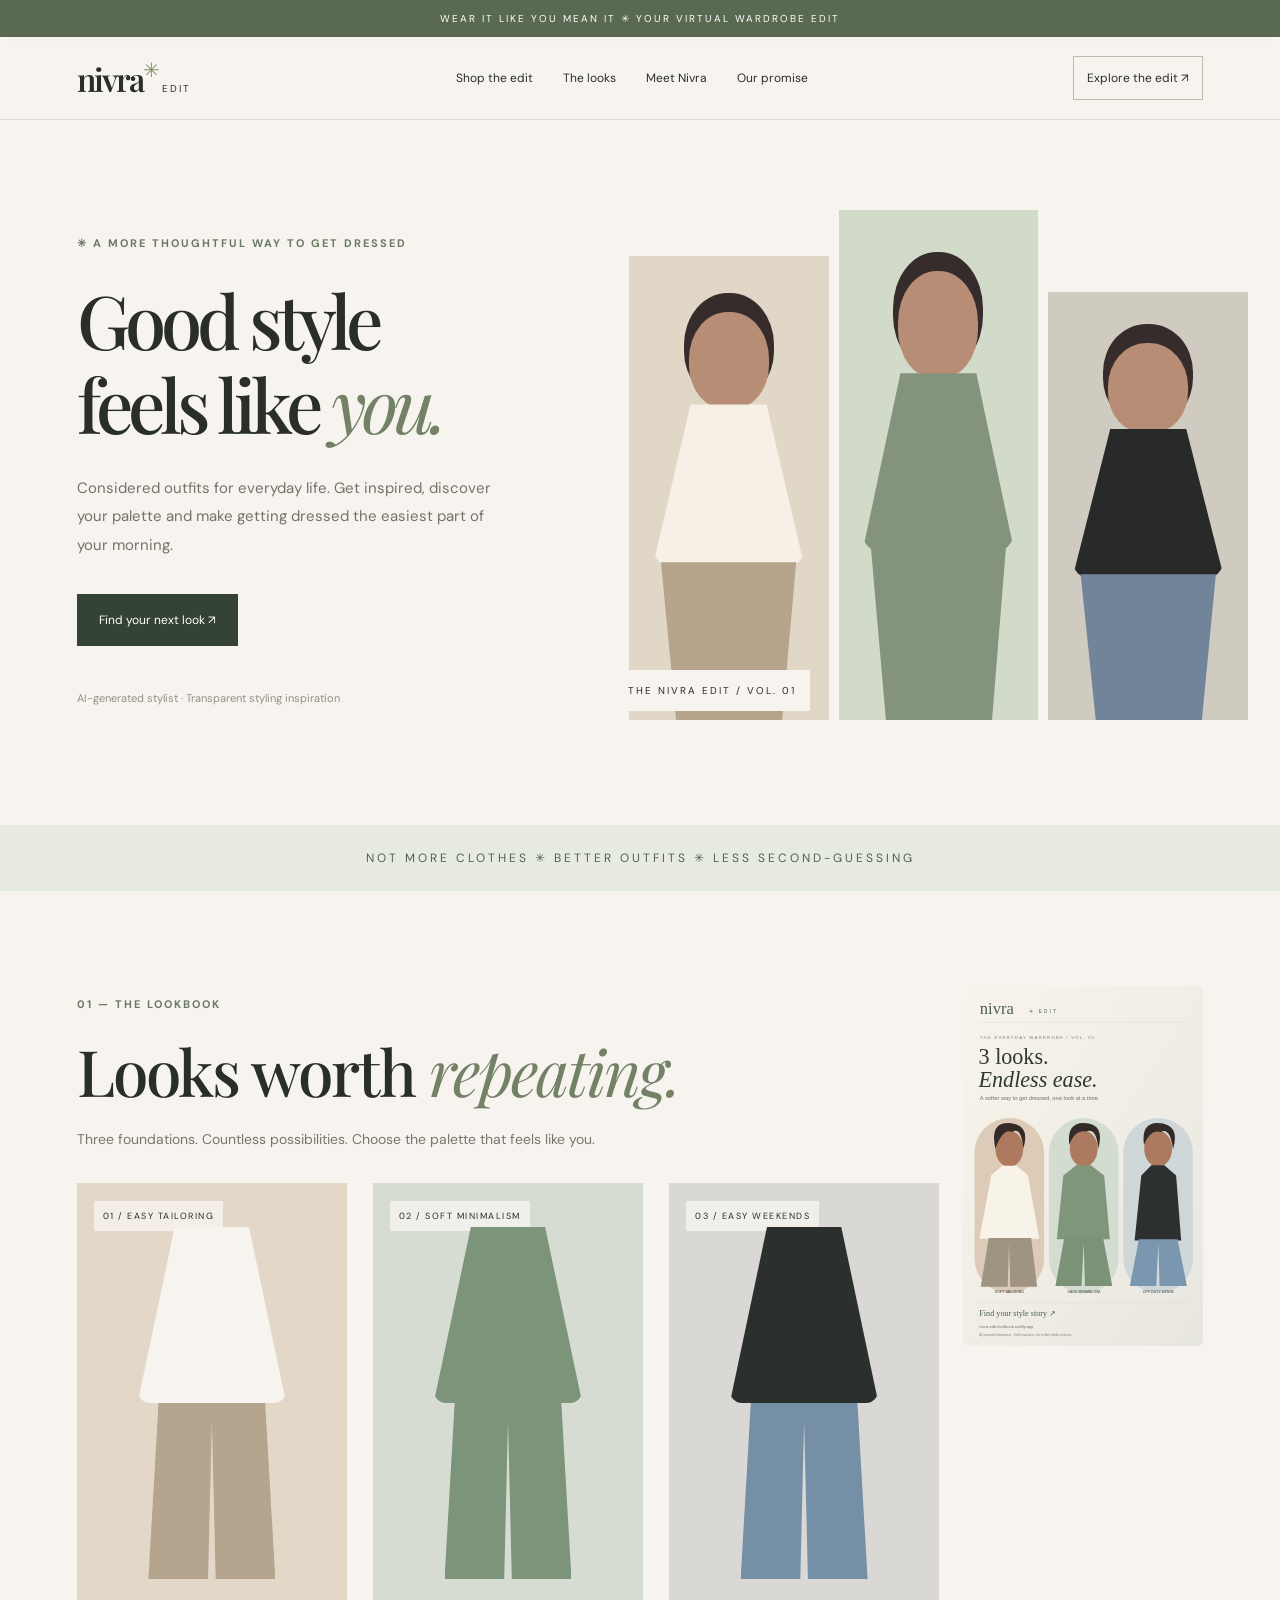
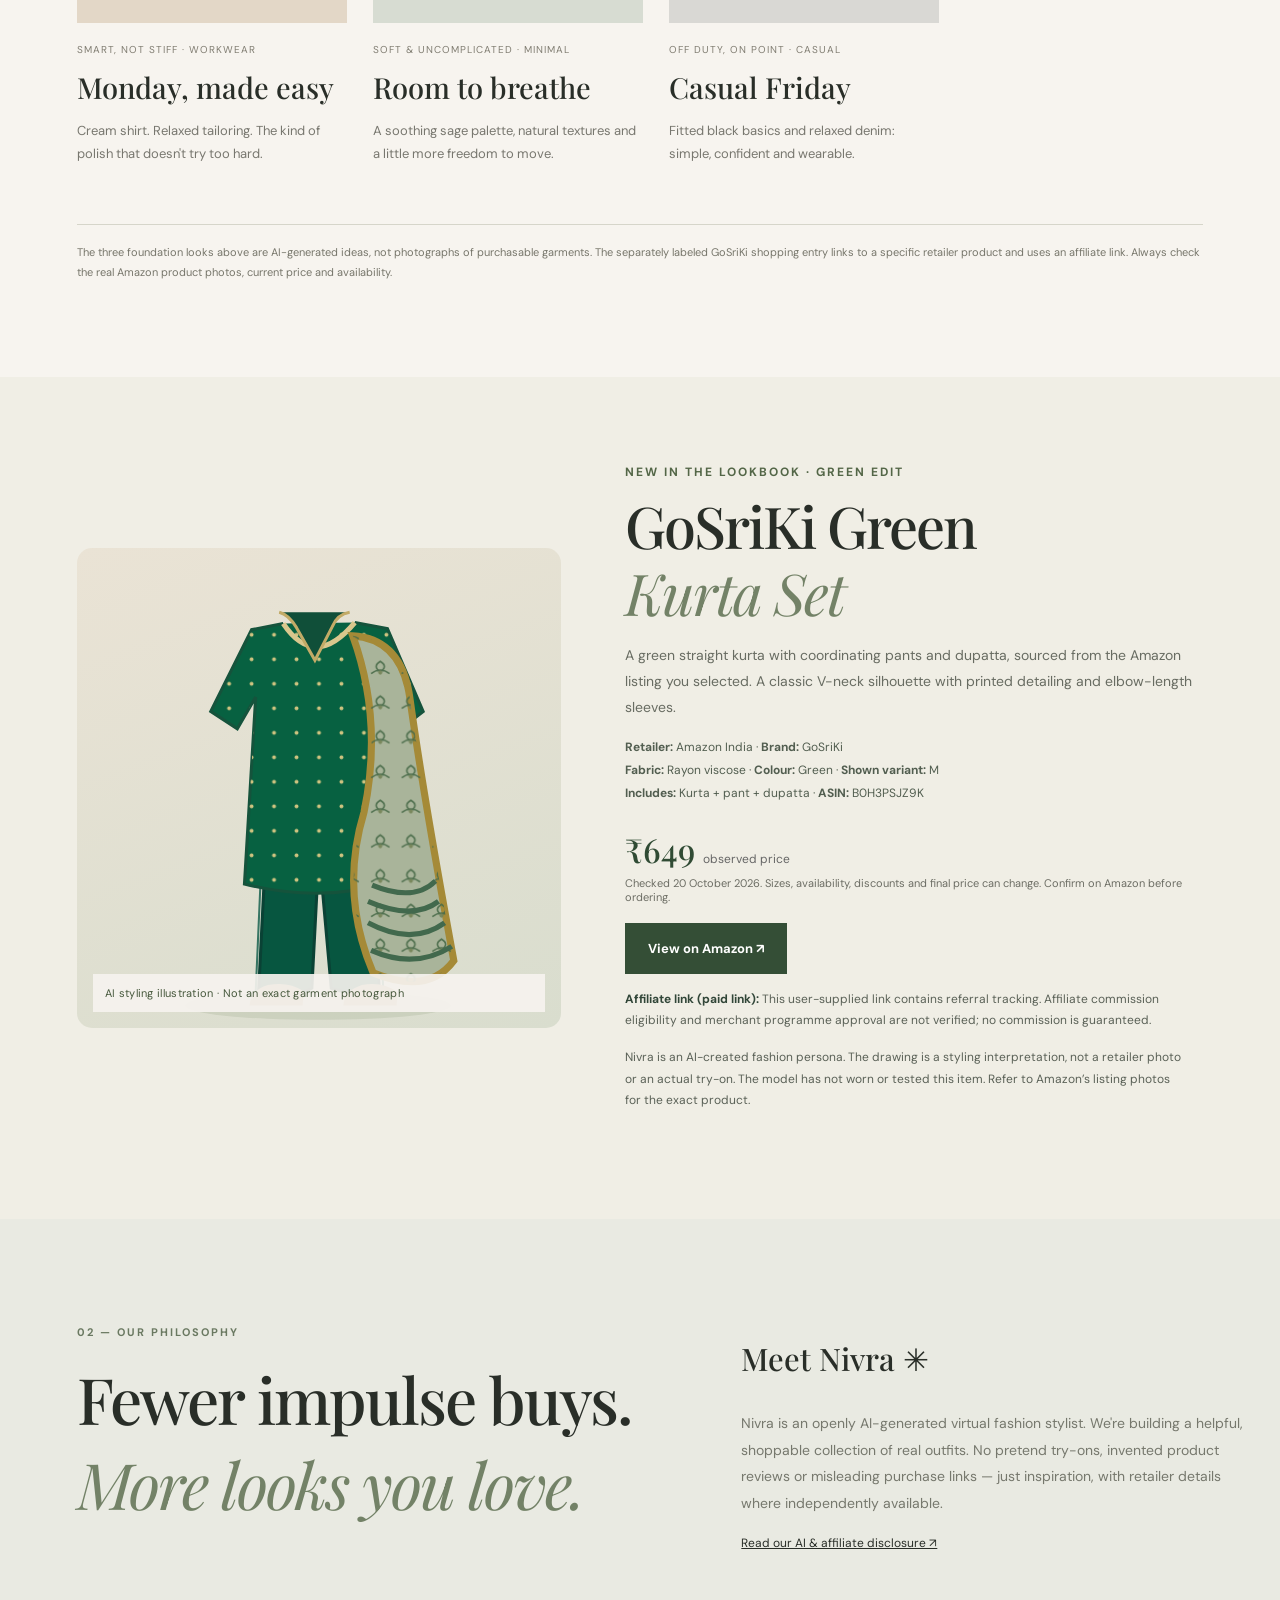
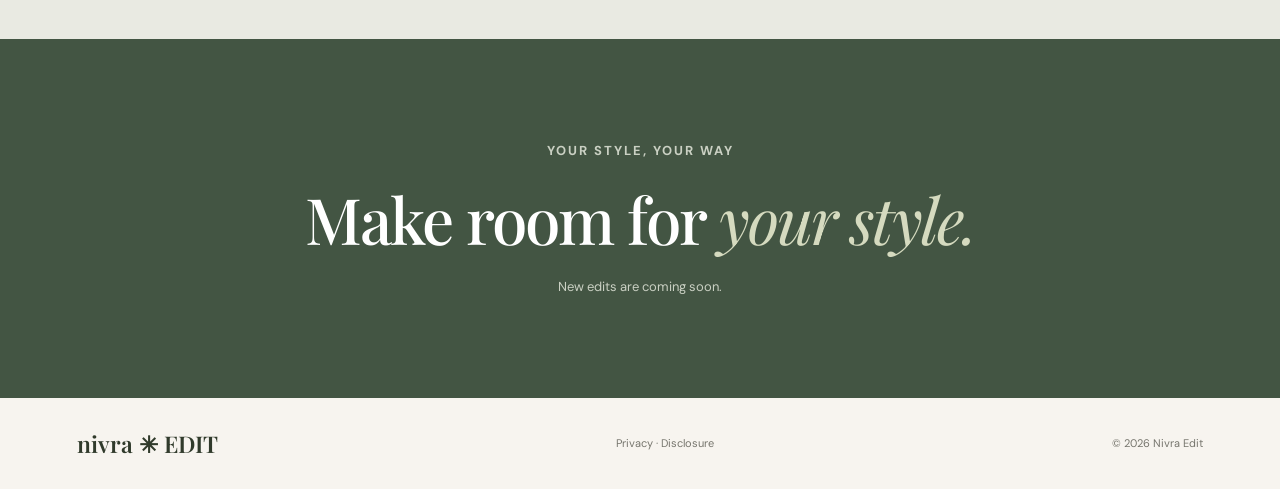
==== commit 0105c72e: "Remove unverified Amazon Associates earnings claim from storefront" ====
--- a/index.html
+++ b/index.html
@@ -40,6 +40,6 @@
 <div class="product-price">₹649 <span style="font:400 12px 'DM Sans',sans-serif;color:#666">observed price</span></div>
 <div class="price-note">Checked 20 October 2026. Sizes, availability, discounts and final price can change. Confirm on Amazon before ordering.</div>
 <a class="shop-btn" href="https://link.amazon/B09ymh5Pd" target="_blank" rel="sponsored nofollow noopener noreferrer" aria-label="View GoSriKi green kurta set at Amazon (paid affiliate link)">View on Amazon ↗</a>
-<p class="affiliate-clarity"><strong>Affiliate link (paid link):</strong> This shopping link includes referral tracking and may earn us a commission on qualifying purchases, at no extra cost to you. As an Amazon Associate I earn from qualifying purchases.</p>
+<p class="affiliate-clarity"><strong>Affiliate link (paid link):</strong> This user-supplied link contains referral tracking. Affiliate commission eligibility and merchant programme approval are not verified; no commission is guaranteed.</p>
 <p class="affiliate-clarity">Nivra is an AI-created fashion persona. The drawing is a styling interpretation, not a retailer photo or an actual try-on. The model has not worn or tested this item. Refer to Amazon’s listing photos for the exact product.</p>
 </div></div></section><section id="about" class="about"><div><p class="eyebrow">02 — OUR PHILOSOPHY</p><h2>Fewer impulse buys.<br><em>More looks you love.</em></h2></div><div><h3>Meet Nivra ✳</h3><p>Nivra is an openly AI-generated virtual fashion stylist. We're building a helpful, shoppable collection of real outfits. No pretend try-ons, invented product reviews or misleading purchase links — just inspiration, with retailer details where independently available.</p><a href="/disclosure.html">Read our AI & affiliate disclosure ↗</a></div></section><section class="end"><p class="eyebrow">YOUR STYLE, YOUR WAY</p><h2>Make room for <em>your style.</em></h2><p>New edits are coming soon.</p></section></main><footer><b>nivra ✳ EDIT</b><div><a href="/privacy.html">Privacy</a> · <a href="/disclosure.html">Disclosure</a></div><span>© 2026 Nivra Edit</span></footer></body></html>
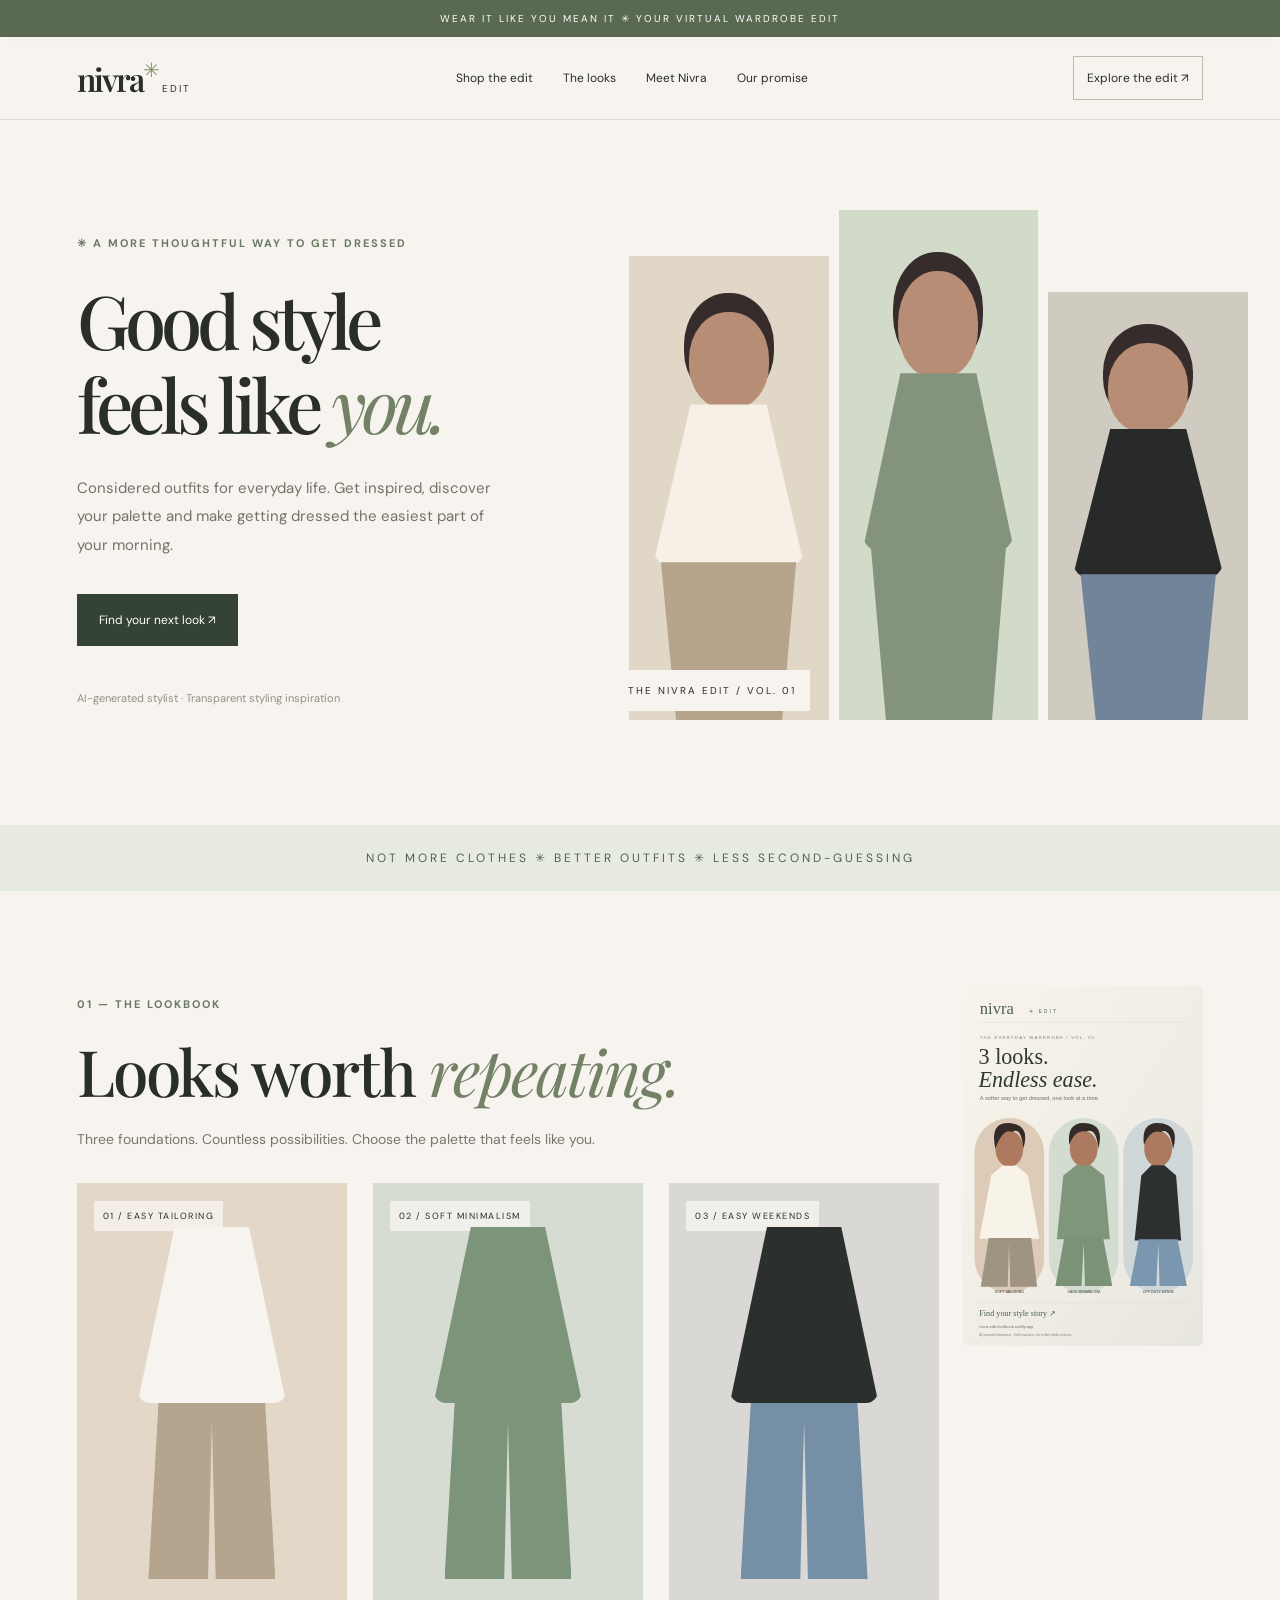
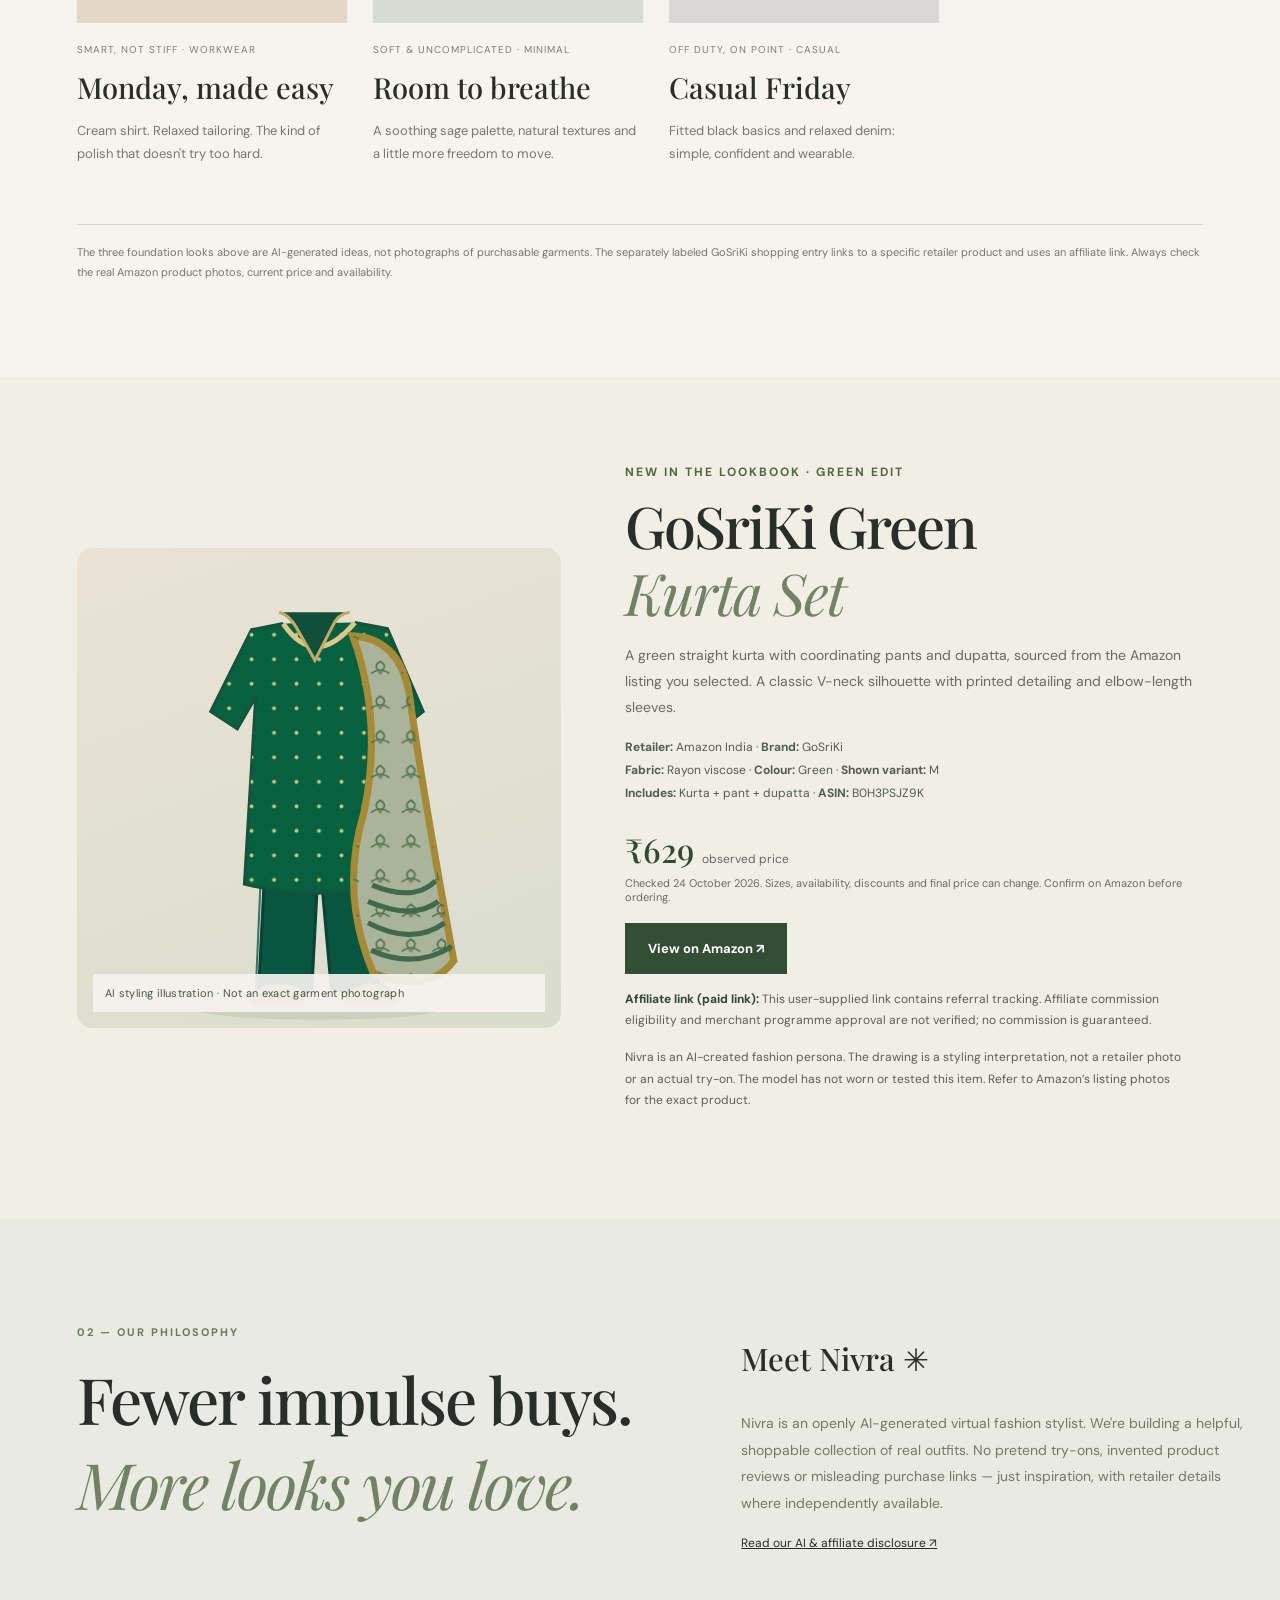
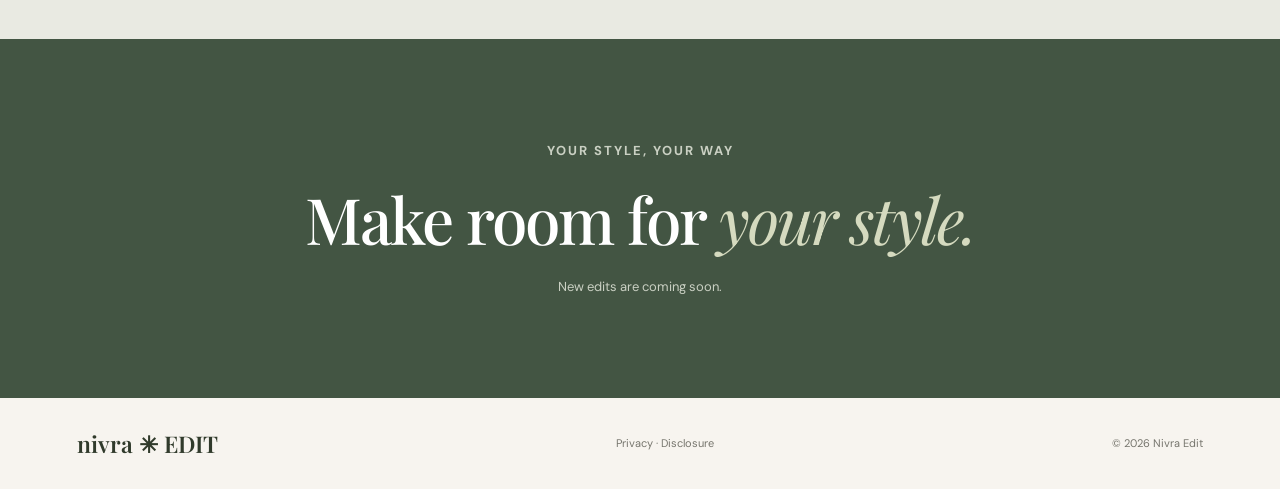
==== commit b05df6c1: "Refresh observed GoSriKi price to ₹629 on 24 Oct; retain affiliate approval caveat" ====
--- a/index.html
+++ b/index.html
@@ -37,8 +37,8 @@
 <h2 id="featured-product-title">GoSriKi Green<br><em>Kurta Set</em></h2>
 <p class="shop-desc">A green straight kurta with coordinating pants and dupatta, sourced from the Amazon listing you selected. A classic V-neck silhouette with printed detailing and elbow-length sleeves.</p>
 <div class="product-meta"><strong>Retailer:</strong> Amazon India · <strong>Brand:</strong> GoSriKi<br><strong>Fabric:</strong> Rayon viscose · <strong>Colour:</strong> Green · <strong>Shown variant:</strong> M<br><strong>Includes:</strong> Kurta + pant + dupatta · <strong>ASIN:</strong> B0H3PSJZ9K</div>
-<div class="product-price">₹649 <span style="font:400 12px 'DM Sans',sans-serif;color:#666">observed price</span></div>
-<div class="price-note">Checked 20 October 2026. Sizes, availability, discounts and final price can change. Confirm on Amazon before ordering.</div>
+<div class="product-price">₹629 <span style="font:400 12px 'DM Sans',sans-serif;color:#666">observed price</span></div>
+<div class="price-note">Checked 24 October 2026. Sizes, availability, discounts and final price can change. Confirm on Amazon before ordering.</div>
 <a class="shop-btn" href="https://link.amazon/B09ymh5Pd" target="_blank" rel="sponsored nofollow noopener noreferrer" aria-label="View GoSriKi green kurta set at Amazon (paid affiliate link)">View on Amazon ↗</a>
 <p class="affiliate-clarity"><strong>Affiliate link (paid link):</strong> This user-supplied link contains referral tracking. Affiliate commission eligibility and merchant programme approval are not verified; no commission is guaranteed.</p>
 <p class="affiliate-clarity">Nivra is an AI-created fashion persona. The drawing is a styling interpretation, not a retailer photo or an actual try-on. The model has not worn or tested this item. Refer to Amazon’s listing photos for the exact product.</p>
